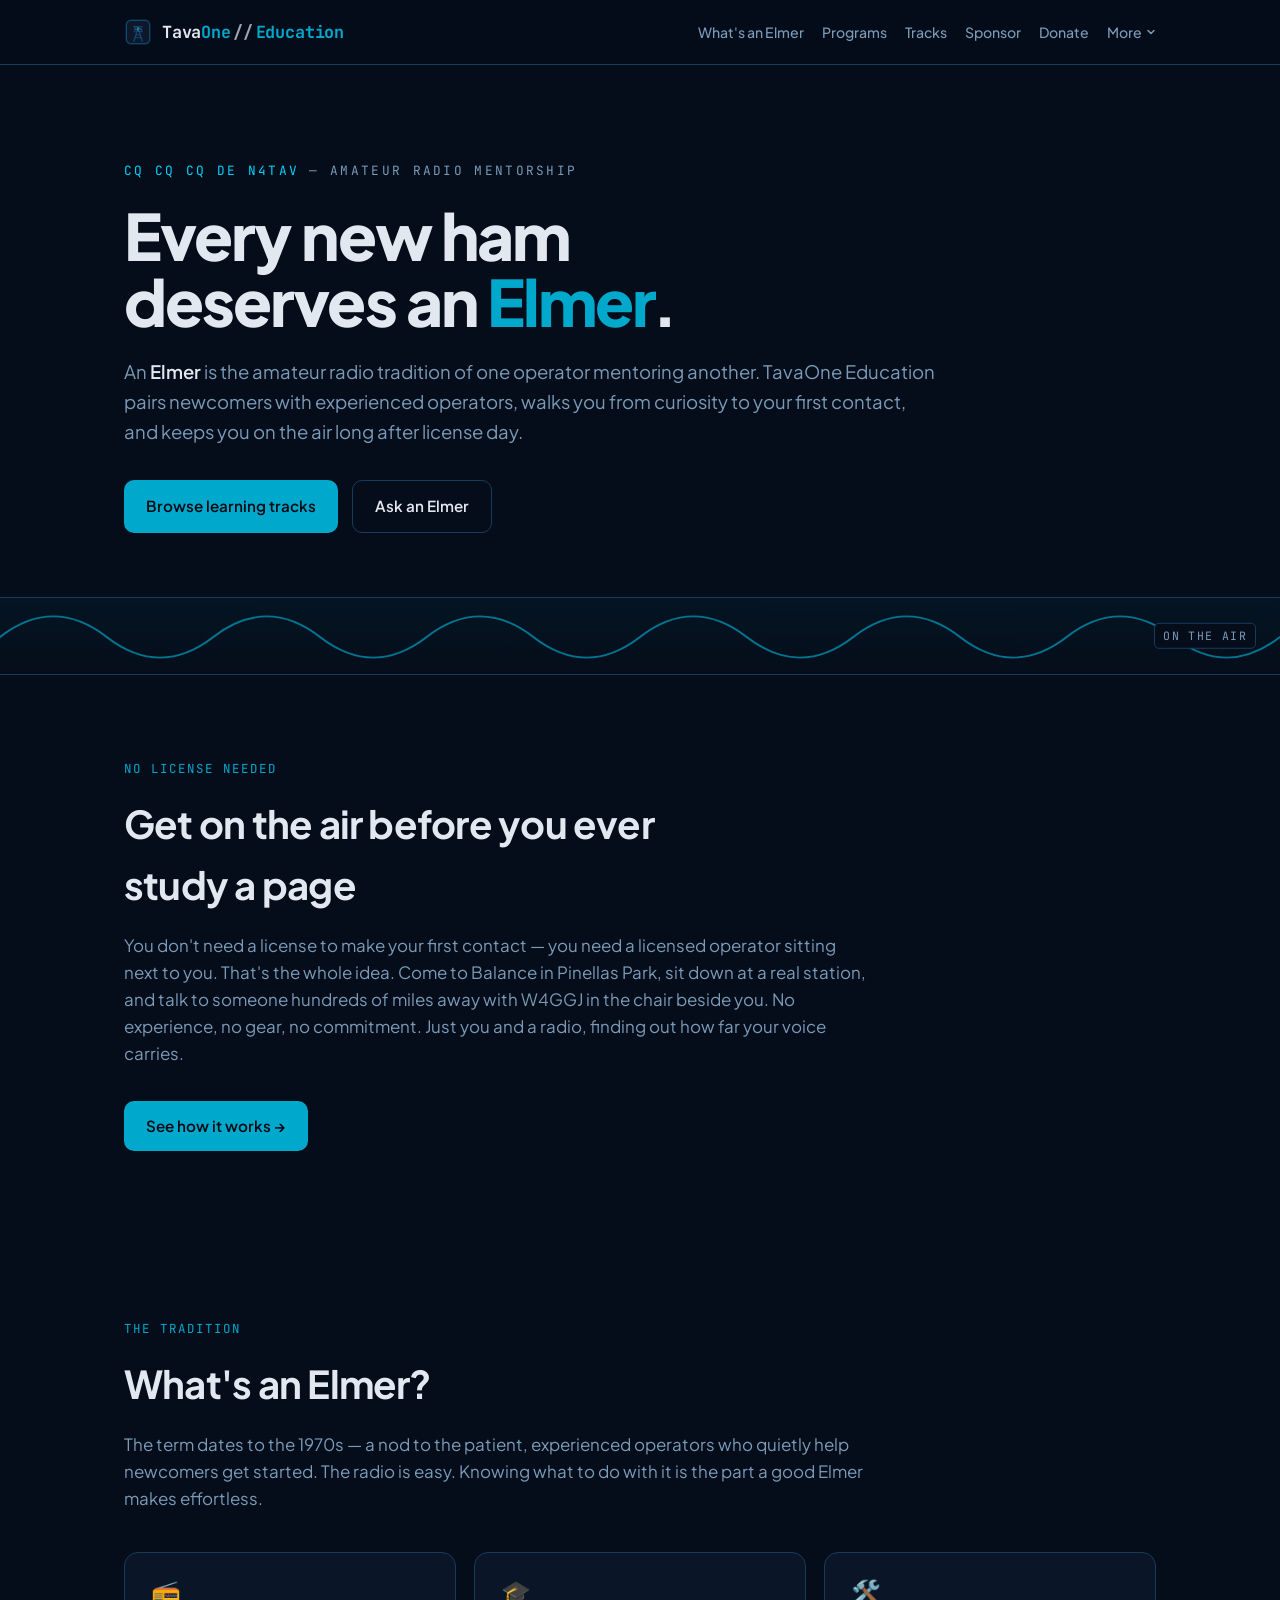
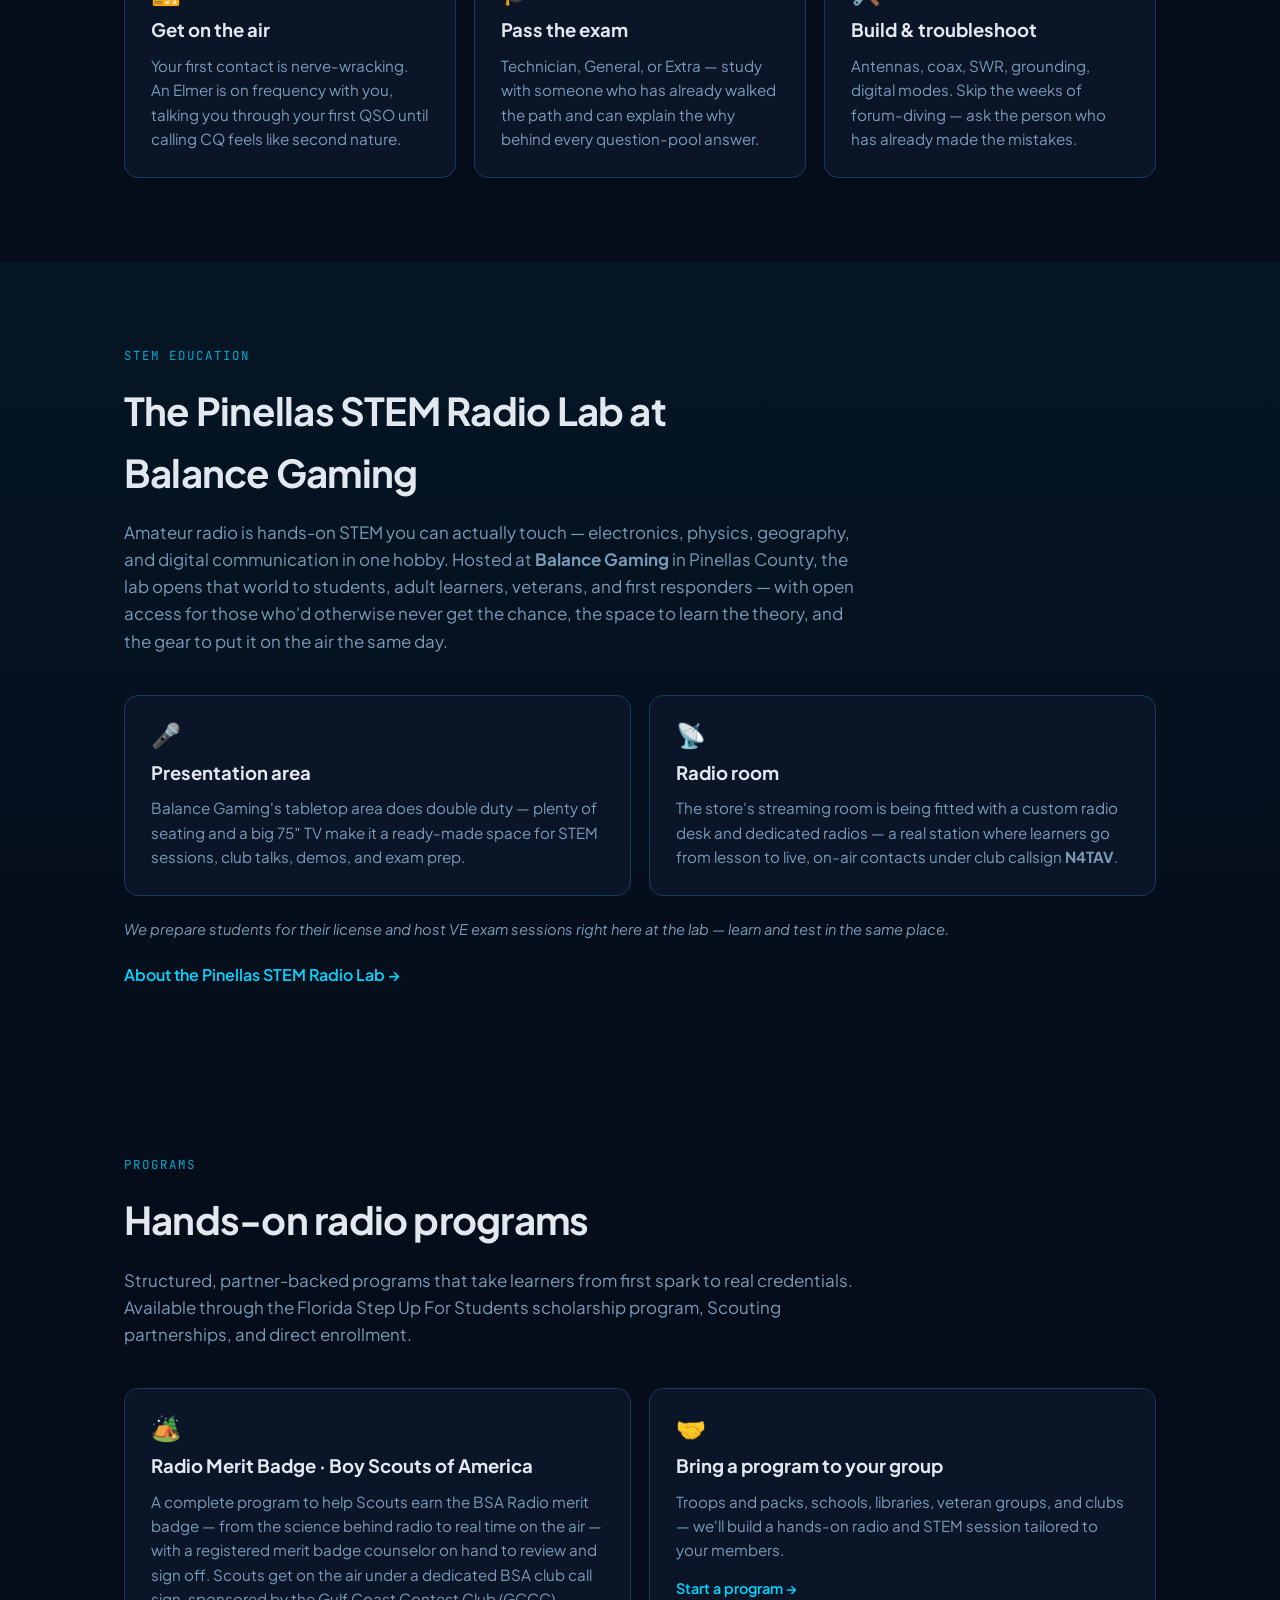
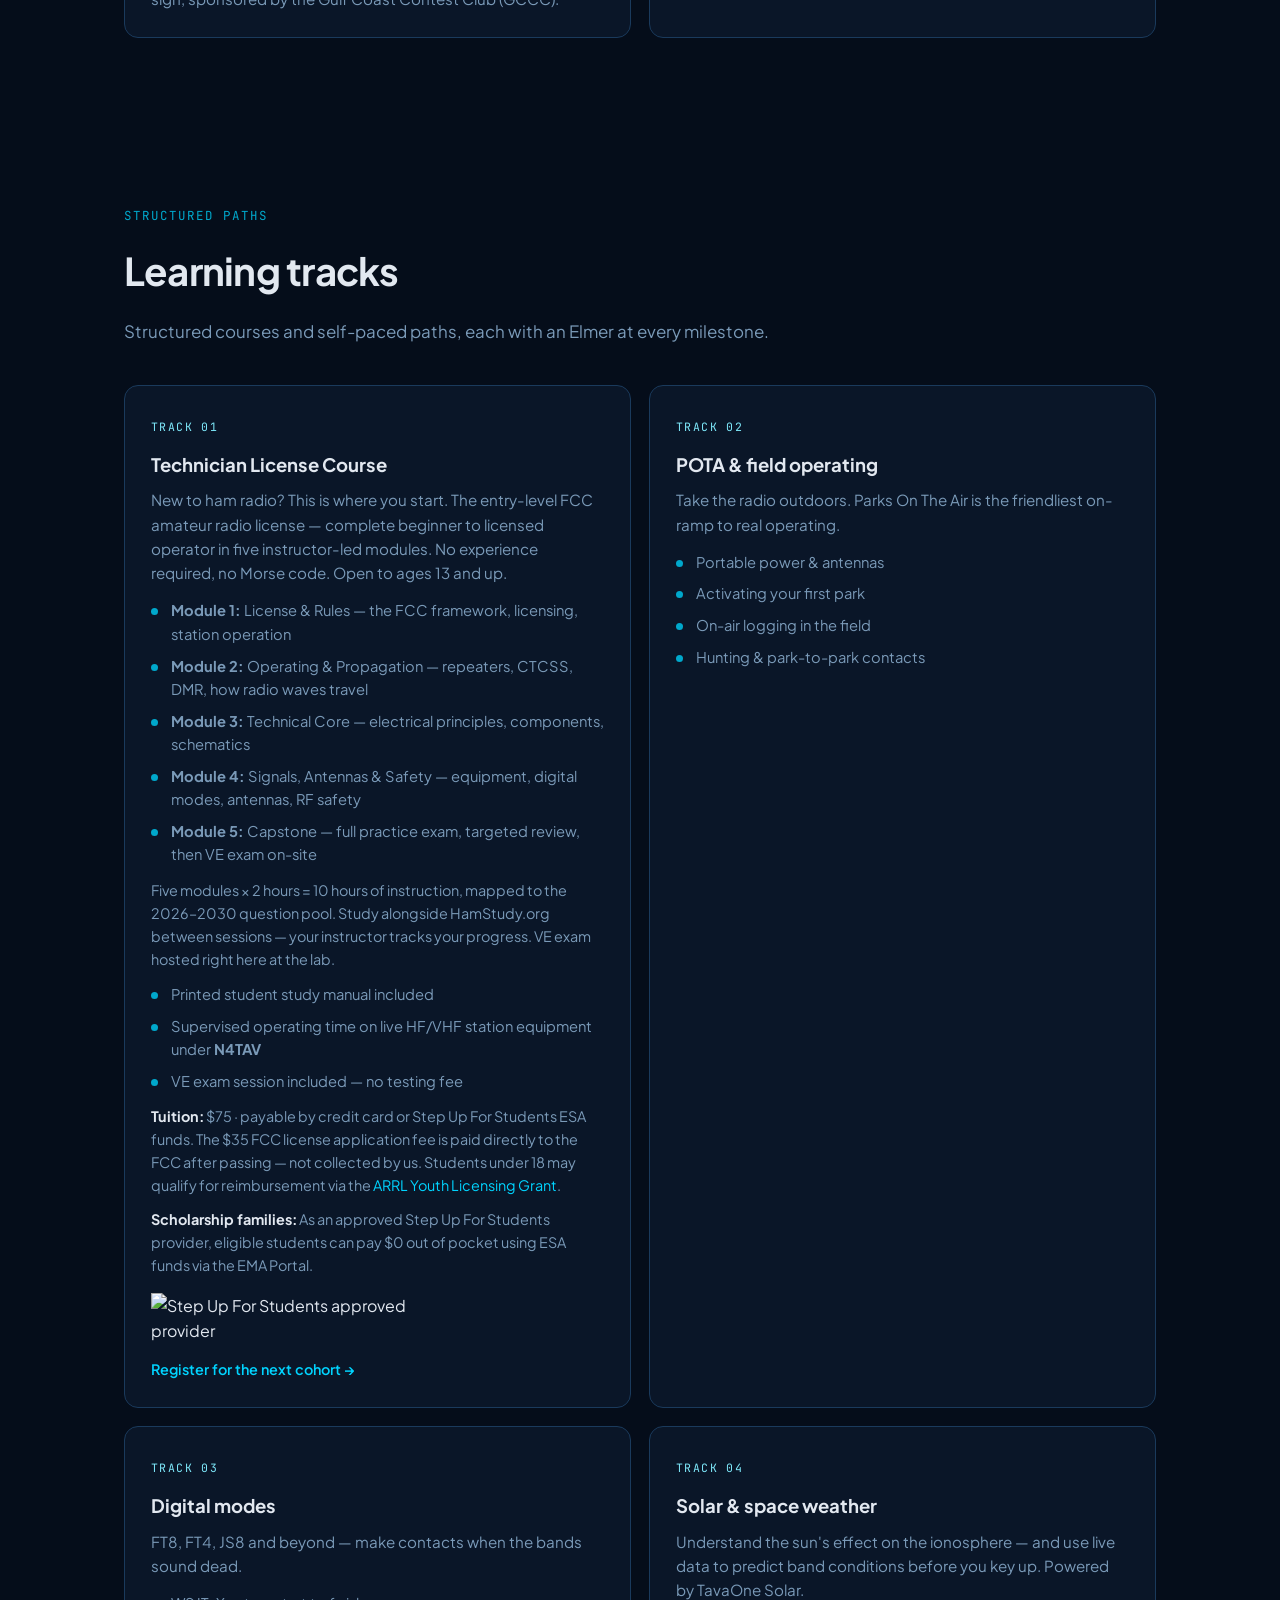
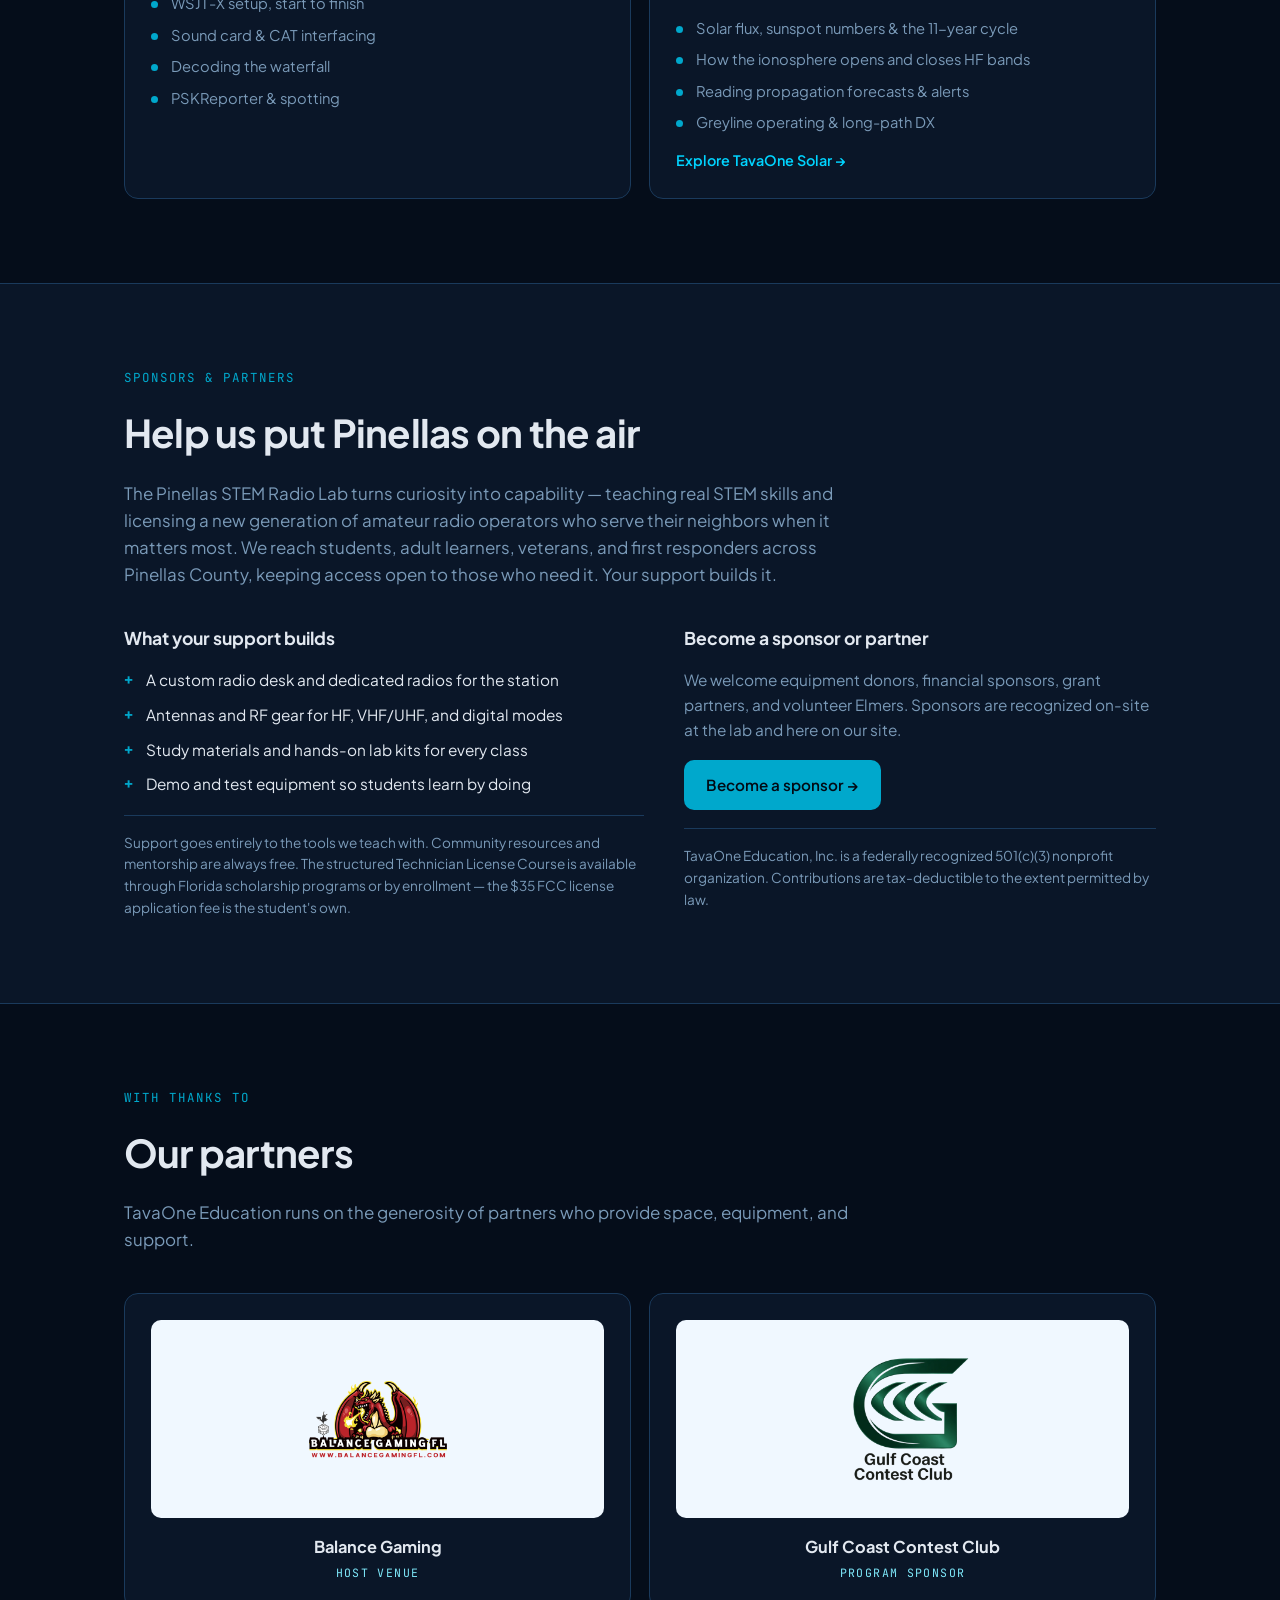
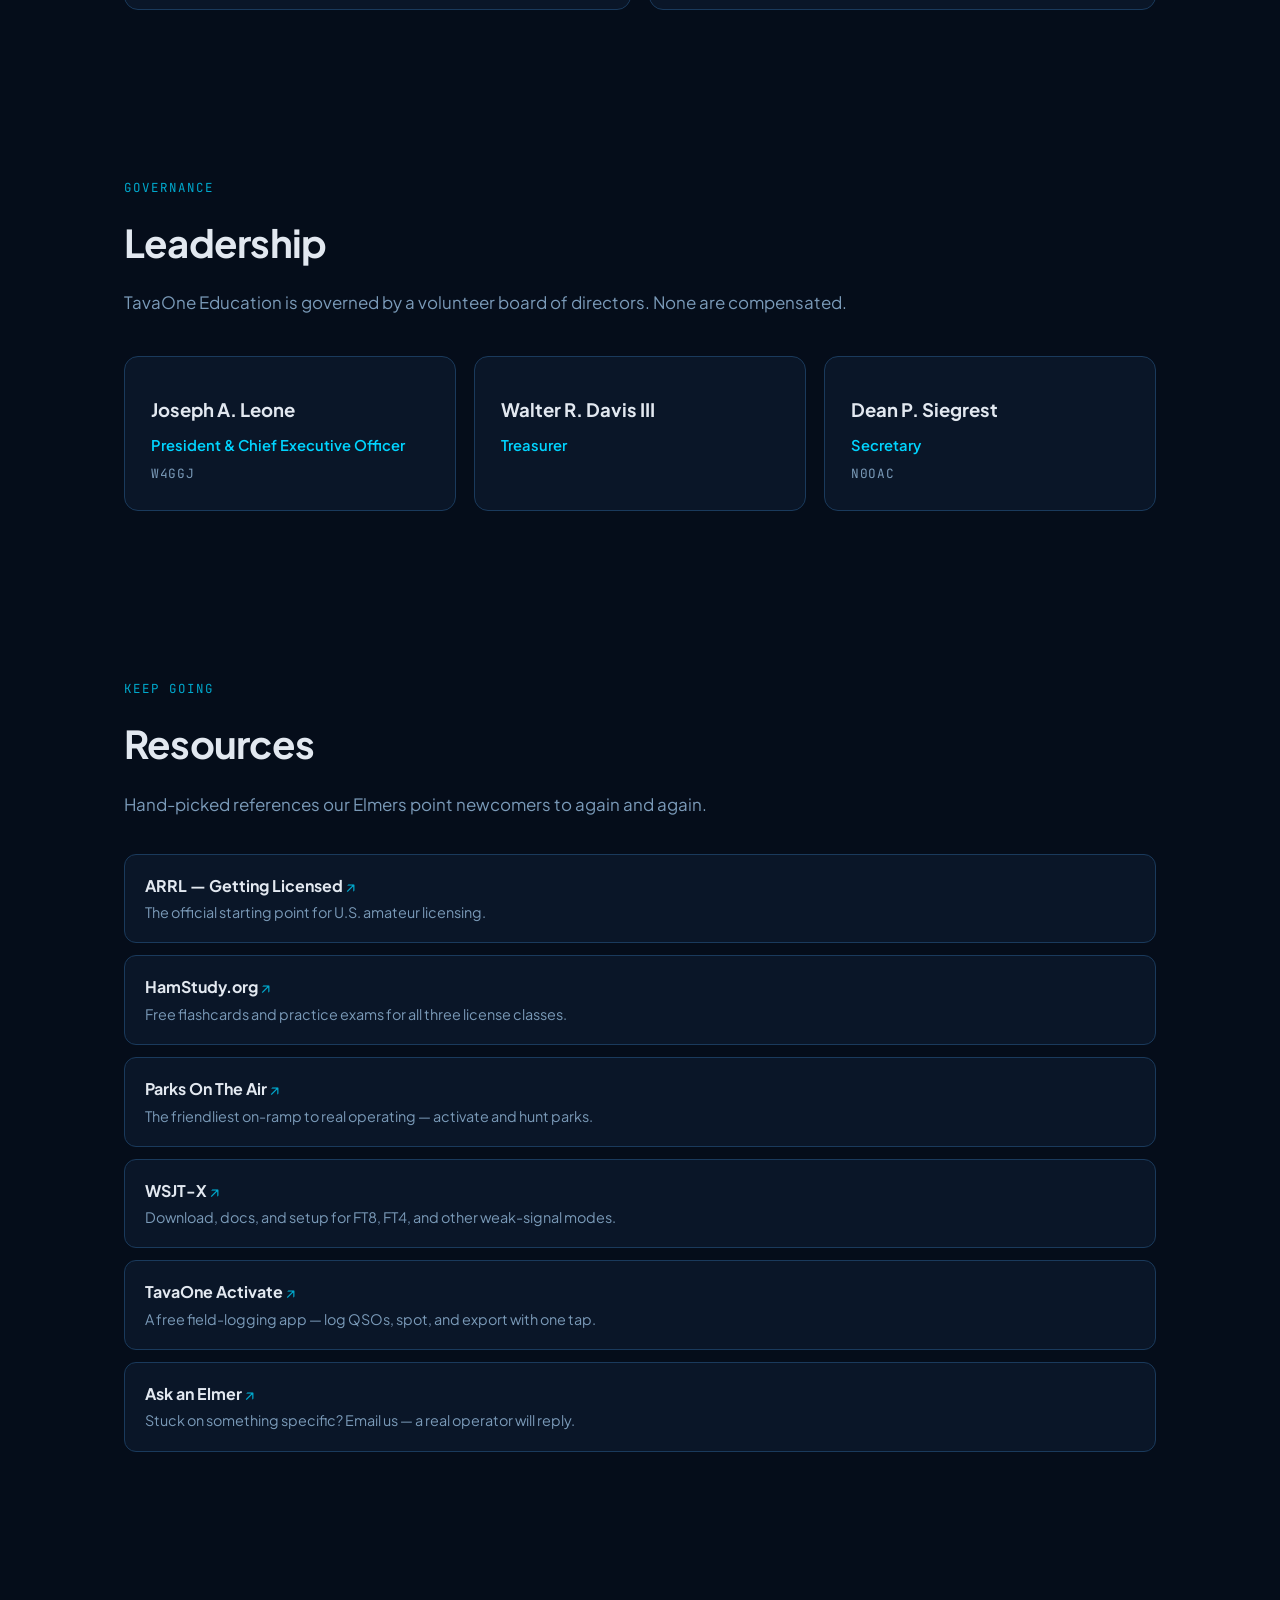
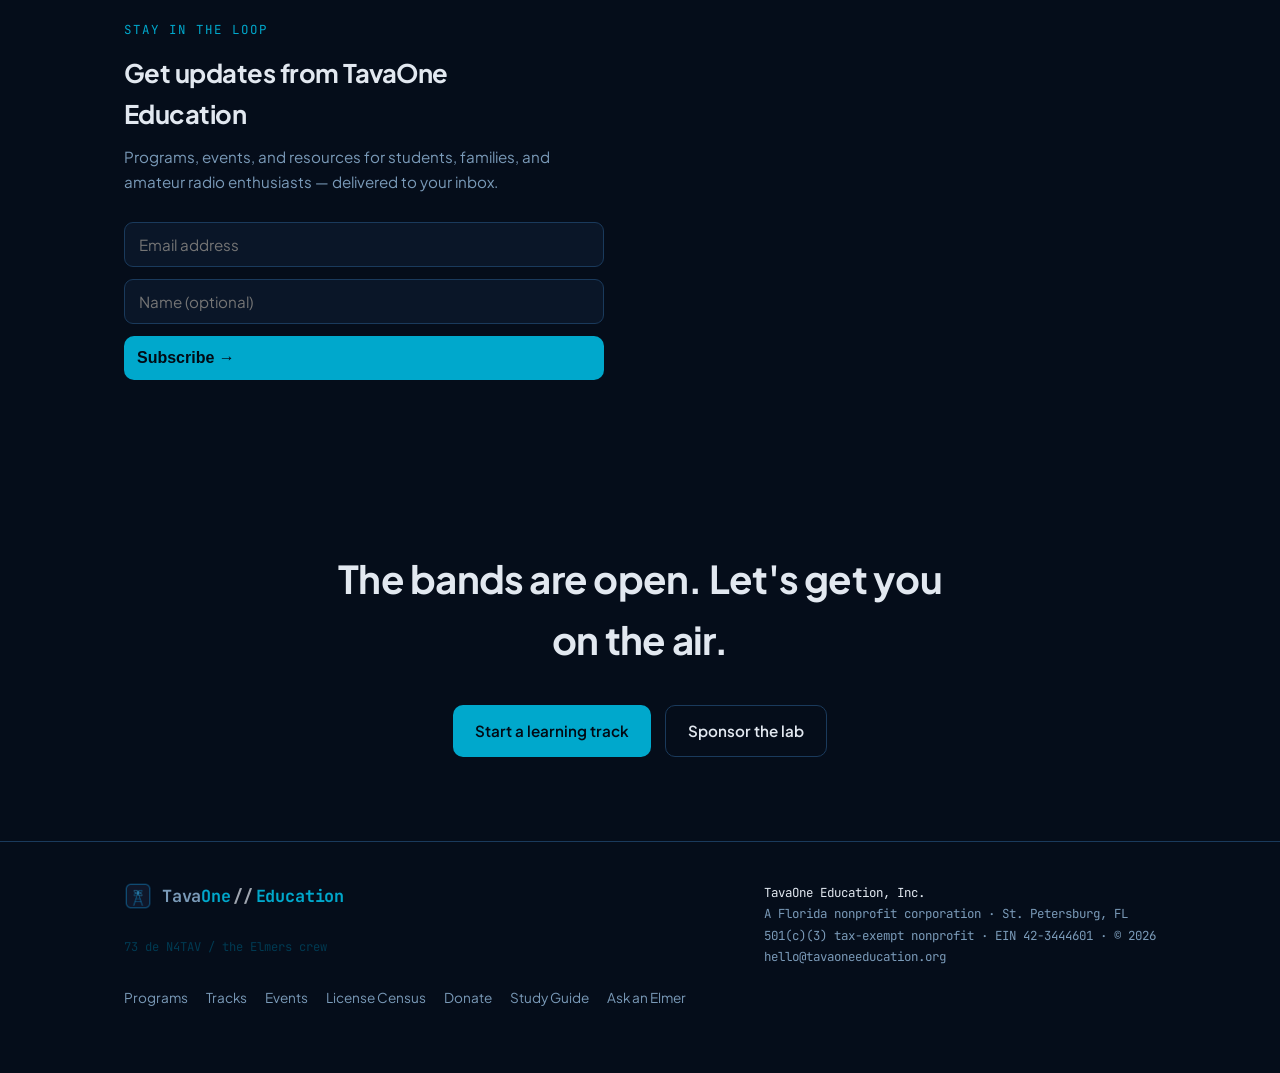
==== index.html @ dfeeb77b "Phase 16: sameAs social profiles, Content-Security-Policy, dns-prefetch hints - Add Facebook, YouTub" ====
<!DOCTYPE html>
<html lang="en">
<head>
<meta charset="UTF-8" />
<meta name="viewport" content="width=device-width, initial-scale=1.0" />
<meta name="theme-color" content="#050d1a" />
<link rel="manifest" href="/manifest.json" />
<meta name="apple-mobile-web-app-capable" content="yes" />
<meta name="apple-mobile-web-app-status-bar-style" content="black-translucent" />
<meta name="apple-mobile-web-app-title" content="TavaOne Edu" />
<meta name="robots" content="index, follow" />
<title>TavaOne // Education — Learn Amateur Radio with an Elmer</title>
<meta name="description" content="The Pinellas STEM Radio Lab — hands-on amateur radio and STEM education in Pinellas County. Free mentorship plus a structured Technician License Course available through Florida scholarship programs. For students, adult learners, veterans, and first responders." />
<!-- Open Graph / social share -->
<link rel="canonical" href="https://tavaoneeducation.org/" />
<meta property="og:locale" content="en_US" />
<meta property="og:type" content="website" />
<meta property="og:site_name" content="TavaOne Education" />
<meta property="og:title" content="TavaOne // Education — Learn Amateur Radio with an Elmer" />
<meta property="og:description" content="Free amateur-radio mentorship and a structured Technician License Course at the Pinellas STEM Radio Lab in St. Petersburg, FL. Available through Florida scholarship programs." />
<meta property="og:url" content="https://tavaoneeducation.org/" />
<meta property="og:image" content="https://tavaoneeducation.org/og-image.png?v=1" />
<meta property="og:image:type" content="image/png" />
<meta property="og:image:width" content="1200" />
<meta property="og:image:height" content="630" />
<meta property="og:image:alt" content="TavaOne Education — amateur radio mentorship and STEM" />
<meta name="twitter:card" content="summary_large_image" />
<meta name="twitter:title" content="TavaOne // Education — Learn Amateur Radio with an Elmer" />
<meta name="twitter:description" content="Free amateur-radio mentorship and hands-on STEM at the Pinellas STEM Radio Lab in St. Petersburg, FL." />
<meta name="geo.region" content="US-FL" />
<meta name="geo.placename" content="St. Petersburg, Florida" />
<meta name="geo.position" content="27.7676;-82.6403" />
<meta name="ICBM" content="27.7676, -82.6403" />
<meta name="author" content="TavaOne Education" />
<meta name="twitter:image" content="https://tavaoneeducation.org/og-image.png?v=1" />
<link rel="icon" type="image/png" sizes="32x32" href="favicon-32.png?v=3" />
<link rel="icon" type="image/png" sizes="16x16" href="favicon-16.png?v=3" />
<link rel="apple-touch-icon" sizes="180x180" href="apple-touch-icon.png?v=3" />
<link rel="dns-prefetch" href="https://widgets.guidestar.org" />
<link rel="dns-prefetch" href="https://app.candid.org" />
<link rel="preconnect" href="https://fonts.googleapis.com" />
<link rel="preconnect" href="https://fonts.gstatic.com" crossorigin />
<link rel="preload" href="https://fonts.googleapis.com/css2?family=Plus+Jakarta+Sans:wght@400;500;600;700;800&family=JetBrains+Mono:wght@400;500;700&display=swap" as="style" />
<link href="https://fonts.googleapis.com/css2?family=Plus+Jakarta+Sans:wght@400;500;600;700;800&family=JetBrains+Mono:wght@400;500;700&display=swap" rel="stylesheet" />
<link rel="preload" href="tavaone-emblem.png?v=3" as="image" />
<link rel="stylesheet" href="style.css?v=20">
<script type="application/ld+json">
{
  "@context": "https://schema.org",
  "@type": "EducationalOrganization",
  "name": "TavaOne Education",
  "legalName": "TavaOne Education, Inc.",
  "alternateName": "TavaOne // Education",
  "url": "https://tavaoneeducation.org",
  "logo": "https://tavaoneeducation.org/tavaone-emblem.png",
  "description": "Free amateur-radio mentorship and a structured Technician License Course at the Pinellas STEM Radio Lab in St. Petersburg, FL. Available through Florida scholarship programs.",
  "email": "hello@tavaoneeducation.org",
  "nonprofitStatus": "Nonprofit501c3",
  "taxID": "42-3444601",
  "foundingLocation": {
    "@type": "Place",
    "address": {
      "@type": "PostalAddress",
      "addressLocality": "St. Petersburg",
      "addressRegion": "FL",
      "addressCountry": "US"
    }
  },
  "sameAs": [
    "https://app.candid.org/profile/16717175/tavaone-education-inc-42-3444601/",
    "https://www.facebook.com/TavaOneEducation",
    "https://www.youtube.com/@TavaOneEducation",
    "https://www.instagram.com/tavaoneeducation/"
  ]
}
</script>
</head>
<body id="top">
<a href="#main-content" class="skip-link">Skip to main content</a>

<header>
  <div class="wrap bar">
    <a href="#top" class="mark"><img src="tavaone-emblem.png?v=3" alt="" class="mark-emblem" fetchpriority="high" width="28" height="28" /><span class="wordmark"><span>Tava</span><span class="one">One</span><span class="slash">//</span><span class="edu">Education</span></span></a>
    <nav class="links" id="site-nav" aria-label="Primary"><noscript><a href="/#programs">Programs</a><a href="/donate/">Donate</a><a href="/courses/">Register</a><a href="/events/">Events</a><a href="/contact/">Contact</a></noscript></nav>
  </div>
</header>
<script src="/nav.js?v=3"></script>

<main id="main-content">
  <section class="hero" aria-label="Introduction">
    <div class="wrap">
      <p class="eyebrow">CQ CQ CQ de N4TAV <span class="dim">— amateur radio mentorship</span></p>
      <h1>Every new ham deserves an <span class="em">Elmer</span>.</h1>
      <p class="lede">An <strong>Elmer</strong> is the amateur radio tradition of one operator mentoring another. TavaOne Education pairs newcomers with experienced operators, walks you from curiosity to your first contact, and keeps you on the air long after license day.</p>
      <div class="cta-row">
        <a class="btn btn-primary" href="#tracks">Browse learning tracks</a>
        <a class="btn btn-ghost" href="/contact/">Ask an Elmer</a>
      </div>
    </div>
    <div class="signal" aria-hidden="true">
      <svg viewBox="0 0 1200 80" preserveAspectRatio="none">
        <g class="wave-grp" fill="none" stroke="#00a8cc" stroke-width="2" opacity="0.65">
          <path d="M -200,40 C -167,12 -133,12 -100,40 C -67,68 -33,68 0,40 C 33,12 67,12 100,40 C 133,68 167,68 200,40 C 233,12 267,12 300,40 C 333,68 367,68 400,40 C 433,12 467,12 500,40 C 533,68 567,68 600,40 C 633,12 667,12 700,40 C 733,68 767,68 800,40 C 833,12 867,12 900,40 C 933,68 967,68 1000,40 C 1033,12 1067,12 1100,40 C 1133,68 1167,68 1200,40 C 1233,12 1267,12 1300,40 C 1333,68 1367,68 1400,40 C 1433,12 1467,12 1500,40 C 1533,68 1567,68 1600,40 C 1633,12 1667,12 1700,40 C 1733,68 1767,68 1800,40 C 1833,12 1867,12 1900,40 C 1933,68 1967,68 2000,40 C 2033,12 2067,12 2100,40 C 2133,68 2167,68 2200,40"/>
        </g>
      </svg>
      <span class="tag">ON THE AIR</span>
    </div>
  </section>

  <section id="get-on-the-air-teaser" aria-label="Get on the air">
    <div class="wrap">
      <p class="seclabel">No license needed</p>
      <h2>Get on the air before you ever study a page</h2>
      <p class="sec-intro">You don't need a license to make your first contact — you need a licensed operator sitting next to you. That's the whole idea. Come to Balance in Pinellas Park, sit down at a real station, and talk to someone hundreds of miles away with W4GGJ in the chair beside you. No experience, no gear, no commitment. Just you and a radio, finding out how far your voice carries.</p>
      <div class="cta-row">
        <a class="btn btn-primary" href="/get-on-the-air">See how it works →</a>
      </div>
    </div>
  </section>

  <section id="what" aria-label="What's an Elmer">
    <div class="wrap">
      <p class="seclabel">The Tradition</p>
      <h2>What's an Elmer?</h2>
      <p class="sec-intro">The term dates to the 1970s — a nod to the patient, experienced operators who quietly help newcomers get started. The radio is easy. Knowing what to do with it is the part a good Elmer makes effortless.</p>
      <div class="grid cols3">
        <div class="card">
          <div class="ico">📻</div>
          <h3>Get on the air</h3>
          <p>Your first contact is nerve-wracking. An Elmer is on frequency with you, talking you through your first QSO until calling CQ feels like second nature.</p>
        </div>
        <div class="card">
          <div class="ico">🎓</div>
          <h3>Pass the exam</h3>
          <p>Technician, General, or Extra — study with someone who has already walked the path and can explain the why behind every question-pool answer.</p>
        </div>
        <div class="card">
          <div class="ico">🛠️</div>
          <h3>Build &amp; troubleshoot</h3>
          <p>Antennas, coax, SWR, grounding, digital modes. Skip the weeks of forum-diving — ask the person who has already made the mistakes.</p>
        </div>
      </div>
    </div>
  </section>

  <section id="lab" class="lab" aria-label="STEM Lab">
    <div class="wrap">
      <p class="seclabel">STEM Education</p>
      <h2>The Pinellas STEM Radio Lab at Balance Gaming</h2>
      <p class="sec-intro">Amateur radio is hands-on STEM you can actually touch — electronics, physics, geography, and digital communication in one hobby. Hosted at <strong>Balance Gaming</strong> in Pinellas County, the lab opens that world to students, adult learners, veterans, and first responders — with open access for those who'd otherwise never get the chance, the space to learn the theory, and the gear to put it on the air the same day.</p>
      <div class="grid cols2">
        <div class="card">
          <div class="ico">🎤</div>
          <h3>Presentation area</h3>
          <p>Balance Gaming's tabletop area does double duty — plenty of seating and a big 75″ TV make it a ready-made space for STEM sessions, club talks, demos, and exam prep.</p>
        </div>
        <div class="card">
          <div class="ico">📡</div>
          <h3>Radio room</h3>
          <p>The store's streaming room is being fitted with a custom radio desk and dedicated radios — a real station where learners go from lesson to live, on-air contacts under club callsign <strong>N4TAV</strong>.</p>
        </div>
      </div>
      <p class="labnote">We prepare students for their license and host VE exam sessions right here at the lab — learn and test in the same place.</p>
      <p style="margin-top:20px"><a href="/pinellas-stem-radio-lab/" style="color:var(--green-lt);font-weight:600;text-decoration:none">About the Pinellas STEM Radio Lab &rarr;</a></p>
    </div>
  </section>

  <section id="programs" aria-label="Programs">
    <div class="wrap">
      <p class="seclabel">Programs</p>
      <h2>Hands-on radio programs</h2>
      <p class="sec-intro">Structured, partner-backed programs that take learners from first spark to real credentials. Available through the Florida Step Up For Students scholarship program, Scouting partnerships, and direct enrollment.</p>
      <div class="grid cols2">
        <div class="card">
          <div class="ico">🏕️</div>
          <h3>Radio Merit Badge · Boy Scouts of America</h3>
          <p>A complete program to help Scouts earn the BSA Radio merit badge — from the science behind radio to real time on the air — with a registered merit badge counselor on hand to review and sign off. Scouts get on the air under a dedicated BSA club call sign, sponsored by the Gulf Coast Contest Club (GCCC).</p>
        </div>
        <div class="card">
          <div class="ico">🤝</div>
          <h3>Bring a program to your group</h3>
          <p>Troops and packs, schools, libraries, veteran groups, and clubs — we'll build a hands-on radio and STEM session tailored to your members.</p>
          <a class="more" href="/courses/">Start a program →</a>
        </div>
      </div>
    </div>
  </section>

  <section id="tracks" aria-label="Learning tracks">
    <div class="wrap">
      <p class="seclabel">Structured Paths</p>
      <h2>Learning tracks</h2>
      <p class="sec-intro">Structured courses and self-paced paths, each with an Elmer at every milestone.</p>
      <div class="grid cols2">
        <div class="card">
          <span class="kicker">Track 01</span>
          <h3>Technician License Course</h3>
          <p>New to ham radio? This is where you start. The entry-level FCC amateur radio license — complete beginner to licensed operator in five instructor-led modules. No experience required, no Morse code. Open to ages 13 and up.</p>
          <ul class="tracklist">
            <li><strong>Module 1:</strong> License &amp; Rules — the FCC framework, licensing, station operation</li>
            <li><strong>Module 2:</strong> Operating &amp; Propagation — repeaters, CTCSS, DMR, how radio waves travel</li>
            <li><strong>Module 3:</strong> Technical Core — electrical principles, components, schematics</li>
            <li><strong>Module 4:</strong> Signals, Antennas &amp; Safety — equipment, digital modes, antennas, RF safety</li>
            <li><strong>Module 5:</strong> Capstone — full practice exam, targeted review, then VE exam on-site</li>
          </ul>
          <p style="margin-top:12px;font-size:.9rem;color:var(--muted)">Five modules × 2 hours = 10 hours of instruction, mapped to the 2026–2030 question pool. Study alongside HamStudy.org between sessions — your instructor tracks your progress. VE exam hosted right here at the lab.</p>
          <ul class="tracklist" style="margin-top:12px;">
            <li>Printed student study manual included</li>
            <li>Supervised operating time on live HF/VHF station equipment under <strong>N4TAV</strong></li>
            <li>VE exam session included — no testing fee</li>
          </ul>
          <p style="margin-top:12px;font-size:.9rem;color:var(--muted)"><strong style="color:var(--text)">Tuition:</strong> $75 · payable by credit card or Step Up For Students ESA funds. The $35 FCC license application fee is paid directly to the FCC after passing — not collected by us. Students under 18 may qualify for reimbursement via the <a href="https://www.arrl.org/youth-licensing-grant-program" target="_blank" rel="noopener" style="color:var(--green-lt)">ARRL Youth Licensing Grant</a>.</p>
          <p style="margin-top:10px;font-size:.9rem;color:var(--muted)"><strong style="color:var(--text)">Scholarship families:</strong> As an approved Step Up For Students provider, eligible students can pay $0 out of pocket using ESA funds via the EMA Portal.</p>
          <a href="https://www.stepupforstudents.org/" target="_blank" rel="noopener" style="display:block;margin-top:16px;"><img src="https://www.stepupforstudents.org/wp-content/uploads/SUFS_EMA_MarkerplaceProvider_Badge_LG-01.png" alt="Step Up For Students approved provider" loading="lazy" style="max-width:280px;height:auto;" /></a>
          <a class="more" href="/courses/">Register for the next cohort →</a>
        </div>
        <div class="card">
          <span class="kicker">Track 02</span>
          <h3>POTA &amp; field operating</h3>
          <p>Take the radio outdoors. Parks On The Air is the friendliest on-ramp to real operating.</p>
          <ul class="tracklist">
            <li>Portable power &amp; antennas</li>
            <li>Activating your first park</li>
            <li>On-air logging in the field</li>
            <li>Hunting &amp; park-to-park contacts</li>
          </ul>
        </div>
        <div class="card">
          <span class="kicker">Track 03</span>
          <h3>Digital modes</h3>
          <p>FT8, FT4, JS8 and beyond — make contacts when the bands sound dead.</p>
          <ul class="tracklist">
            <li>WSJT-X setup, start to finish</li>
            <li>Sound card &amp; CAT interfacing</li>
            <li>Decoding the waterfall</li>
            <li>PSKReporter &amp; spotting</li>
          </ul>
        </div>
        <div class="card">
          <span class="kicker">Track 04</span>
          <h3>Solar &amp; space weather</h3>
          <p>Understand the sun's effect on the ionosphere — and use live data to predict band conditions before you key up. Powered by TavaOne Solar.</p>
          <ul class="tracklist">
            <li>Solar flux, sunspot numbers &amp; the 11-year cycle</li>
            <li>How the ionosphere opens and closes HF bands</li>
            <li>Reading propagation forecasts &amp; alerts</li>
            <li>Greyline operating &amp; long-path DX</li>
          </ul>
          <a class="more" href="https://solar.tavaoneeducation.org" target="_blank" rel="noopener">Explore TavaOne Solar →</a>
        </div>
      </div>
    </div>
  </section>

  <section id="sponsor" class="sponsor" aria-label="Sponsors and partners">
    <div class="wrap">
      <p class="seclabel">Sponsors &amp; Partners</p>
      <h2>Help us put Pinellas on the air</h2>
      <p class="sec-intro">The Pinellas STEM Radio Lab turns curiosity into capability — teaching real STEM skills and licensing a new generation of amateur radio operators who serve their neighbors when it matters most. We reach students, adult learners, veterans, and first responders across Pinellas County, keeping access open to those who need it. Your support builds it.</p>
      <div class="two">
        <div>
          <h3>What your support builds</h3>
          <ul class="buildlist">
            <li>A custom radio desk and dedicated radios for the station</li>
            <li>Antennas and RF gear for HF, VHF/UHF, and digital modes</li>
            <li>Study materials and hands-on lab kits for every class</li>
            <li>Demo and test equipment so students learn by doing</li>
          </ul>
          <p class="statusnote">Support goes entirely to the tools we teach with. Community resources and mentorship are always free. The structured Technician License Course is available through Florida scholarship programs or by enrollment — the $35 FCC license application fee is the student's own.</p>
        </div>
        <div>
          <h3>Become a sponsor or partner</h3>
          <p style="color:var(--muted);font-size:.96rem">We welcome equipment donors, financial sponsors, grant partners, and volunteer Elmers. Sponsors are recognized on-site at the lab and here on our site.</p>
          <p style="margin-top:18px"><a class="btn btn-primary" href="/donate/">Become a sponsor →</a></p>
          <p class="statusnote">TavaOne Education, Inc. is a federally recognized 501(c)(3) nonprofit organization. Contributions are tax-deductible to the extent permitted by law.</p>
        </div>
      </div>
    </div>
  </section>

  <section id="partners" aria-label="Partners and sponsors">
    <div class="wrap">
      <p class="seclabel">With Thanks To</p>
      <h2>Our partners</h2>
      <p class="sec-intro">TavaOne Education runs on the generosity of partners who provide space, equipment, and support.</p>
      <div class="partners">
        <a class="partner" href="https://balancegamingfl.com" target="_blank" rel="noopener">
          <div class="partner-logo"><img src="partner-balance-gaming.png?v=2" alt="Balance Gaming" loading="lazy" /></div>
          <div class="partner-name">Balance Gaming</div>
          <div class="partner-role">Host Venue</div>
        </a>
        <a class="partner" href="https://gulfcoastcontestclub.org" target="_blank" rel="noopener">
          <div class="partner-logo"><img src="partner-gccc.png" alt="Gulf Coast Contest Club" loading="lazy" /></div>
          <div class="partner-name">Gulf Coast Contest Club</div>
          <div class="partner-role">Program Sponsor</div>
        </a>
      </div>
    </div>
  </section>

  <section id="leadership" aria-label="Leadership">
    <div class="wrap">
      <p class="seclabel">Governance</p>
      <h2>Leadership</h2>
      <p class="sec-intro">TavaOne Education is governed by a volunteer board of directors. None are compensated.</p>
      <div class="grid cols3">
        <div class="card">
          <h3>Joseph A. Leone</h3>
          <div class="role">President &amp; Chief Executive Officer</div>
          <div class="call">W4GGJ</div>
        </div>
        <div class="card">
          <h3>Walter R. Davis III</h3>
          <div class="role">Treasurer</div>
        </div>
        <div class="card">
          <h3>Dean P. Siegrest</h3>
          <div class="role">Secretary</div>
          <div class="call">N0OAC</div>
        </div>
      </div>
    </div>
  </section>

  <section id="resources" aria-label="Resources">
    <div class="wrap">
      <p class="seclabel">Keep Going</p>
      <h2>Resources</h2>
      <p class="sec-intro">Hand-picked references our Elmers point newcomers to again and again.</p>
      <div class="reslist">
        <a class="reslink" href="https://www.arrl.org/getting-licensed"><div class="rt">ARRL — Getting Licensed</div><div class="rd">The official starting point for U.S. amateur licensing.</div></a>
        <a class="reslink" href="https://hamstudy.org/"><div class="rt">HamStudy.org</div><div class="rd">Free flashcards and practice exams for all three license classes.</div></a>
        <a class="reslink" href="https://parksontheair.com/"><div class="rt">Parks On The Air</div><div class="rd">The friendliest on-ramp to real operating — activate and hunt parks.</div></a>
        <a class="reslink" href="https://wsjt.sourceforge.io/wsjtx.html"><div class="rt">WSJT-X</div><div class="rd">Download, docs, and setup for FT8, FT4, and other weak-signal modes.</div></a>
        <a class="reslink" href="https://activate.tavaone.com/"><div class="rt">TavaOne Activate</div><div class="rd">A free field-logging app — log QSOs, spot, and export with one tap.</div></a>
        <a class="reslink" href="/contact/"><div class="rt">Ask an Elmer</div><div class="rd">Stuck on something specific? Email us — a real operator will reply.</div></a>
      </div>
    </div>
  </section>

  <section id="newsletter" aria-label="Newsletter">
    <div class="wrap">
      <p class="seclabel">Stay in the Loop</p>
      <div style="max-width:480px">
        <h2 style="font-size:1.6rem;margin-bottom:10px;">Get updates from TavaOne Education</h2>
        <p style="color:var(--muted);font-size:.95rem;margin-bottom:28px;">Programs, events, and resources for students, families, and amateur radio enthusiasts — delivered to your inbox.</p>
        <form method="post" action="https://lists.tavaone.com/subscription/form" style="display:flex;flex-direction:column;gap:12px;">
          <input type="hidden" name="nonce" />
          <input type="hidden" name="l" value="1abf5d7f-0426-4988-8bab-ee195338bc87" />
          <input type="email" name="email" required placeholder="Email address" style="background:var(--card);border:1px solid var(--border);border-radius:9px;padding:12px 14px;font-family:var(--sans);font-size:.95rem;color:var(--text);outline:none;width:100%;box-sizing:border-box;" />
          <input type="text" name="name" placeholder="Name (optional)" style="background:var(--card);border:1px solid var(--border);border-radius:9px;padding:12px 14px;font-family:var(--sans);font-size:.95rem;color:var(--text);outline:none;width:100%;box-sizing:border-box;" />
          <button type="submit" class="btn btn-primary" style="width:100%;padding:13px;font-size:1rem;cursor:pointer;border:none;">Subscribe →</button>
        </form>
      </div>
    </div>
  </section>

  <section class="closing" aria-label="Get started">
    <div class="wrap">
      <h2>The bands are open. Let's get you on the air.</h2>
      <div class="cta-row">
        <a class="btn btn-primary" href="#tracks">Start a learning track</a>
        <a class="btn btn-ghost" href="#sponsor">Sponsor the lab</a>
      </div>
    </div>
  </section>
</main>

<footer>
  <div class="wrap">
    <div class="foot">
      <div>
        <div class="mark"><img src="tavaone-emblem.png?v=3" alt="" class="mark-emblem" width="28" height="28" /><span class="wordmark"><span>Tava</span><span class="one">One</span><span class="slash">//</span><span class="edu">Education</span></span></div>
        <div class="signoff">73 de N4TAV / the Elmers crew</div>
      </div>
      <div class="legal">
        <span class="em">TavaOne Education, Inc.</span><br>
        A Florida nonprofit corporation · St. Petersburg, FL<br>
        501(c)(3) tax-exempt nonprofit · EIN 42-3444601 · © 2026<br>
        <a href="mailto:hello@tavaoneeducation.org" style="color:var(--muted);text-decoration:none">hello@tavaoneeducation.org</a>
      </div>
      <nav aria-label="Footer">
        <a href="/#programs">Programs</a>
        <a href="/#tracks">Tracks</a>
        <a href="/events/">Events</a>
        <a href="/census/">License Census</a>
        <a href="/donate/">Donate</a>
        <a href="/study/">Study Guide</a>
        <a href="mailto:hello@tavaoneeducation.org?subject=Ask%20an%20Elmer">Ask an Elmer</a>
      </nav>
      <div class="guidestar-seal" style="margin-top:24px;">
        <a aria-label="Tavaone Education Inc" href="https://app.candid.org/profile/16717175/tavaone-education-inc-42-3444601/?pkId=72726aaa-639e-4c36-8f69-bebc54de5ada" target="_blank" rel="noopener">
          <img alt="" loading="lazy" src="https://widgets.guidestar.org/prod/v1/pdp/transparency-seal/16717175/svg" style="height:80px;" />
        </a>
      </div>
    </div>
  </div>
</footer>

</body>
</html>
---- style.css ----
:root{
  --bg:#050d1a; --card:#0a1628; --border:#1a3a5c;
  --green:#00a8cc; --green-lt:#00d4ff; --green-dk:#003a52; --accent:#7ee8fa;
  --text:#e2e8f0; --muted:#7a9ab8; --light:#f0f8ff;
  --sans:'Plus Jakarta Sans',system-ui,sans-serif;
  --mono:'JetBrains Mono',ui-monospace,monospace;
  --maxw:1080px;
}
*{box-sizing:border-box;margin:0;padding:0}
html{scroll-behavior:smooth}
body{background:var(--bg);color:var(--text);font-family:var(--sans);line-height:1.6;-webkit-font-smoothing:antialiased}
a{color:inherit;text-decoration:none}
:focus-visible{outline:2px solid var(--green-lt);outline-offset:3px;border-radius:3px}
.wrap{max-width:var(--maxw);margin:0 auto;padding:0 24px}

header{position:sticky;top:0;z-index:50;background:rgba(5,13,26,.88);backdrop-filter:blur(10px);border-bottom:1px solid var(--border)}
.bar{display:flex;align-items:center;justify-content:space-between;height:64px;gap:20px}
.mark{display:inline-flex;align-items:center;gap:10px;font-family:var(--mono);font-weight:700;font-size:1.05rem;letter-spacing:-.01em;white-space:nowrap}
.mark-emblem{width:28px;height:28px;display:block;flex:none}
.mark .one,.mark .edu{color:var(--green)}
.mark .slash{color:var(--text);opacity:.7;margin:0 .15em}
nav.links{display:flex;gap:18px;font-size:.88rem;font-weight:500}
nav.links a{color:var(--muted);transition:color .15s}
nav.links a:hover{color:var(--text)}

.hero{position:relative;padding:96px 0 0;overflow:hidden}
.eyebrow{font-family:var(--mono);font-size:.8rem;letter-spacing:.18em;color:var(--green-lt);text-transform:uppercase;margin-bottom:22px}
.eyebrow .dim{color:var(--muted)}
h1{font-size:clamp(2.4rem,6vw,4rem);font-weight:800;line-height:1.03;letter-spacing:-.03em;max-width:15ch}
h1 .em{color:var(--green)}
.lede{margin-top:22px;font-size:1.16rem;color:var(--muted);max-width:58ch}
.lede strong{color:var(--text);font-weight:600}
.cta-row{margin-top:34px;display:flex;flex-wrap:wrap;gap:14px}
.btn{display:inline-flex;align-items:center;gap:9px;font-weight:600;font-size:.95rem;padding:13px 22px;border-radius:10px;transition:transform .12s,background .15s,border-color .15s}
.btn:hover{transform:translateY(-2px)}
.btn-primary{background:var(--green);color:#020a14}
.btn-primary:hover{background:var(--green-lt)}
.btn-ghost{border:1px solid var(--border);color:var(--text)}
.btn-ghost:hover{border-color:var(--green)}

.signal{margin-top:64px;position:relative;height:78px;border-top:1px solid var(--border);border-bottom:1px solid var(--border);background:linear-gradient(180deg,rgba(0,168,204,.05),transparent)}
.signal svg{display:block;width:100%;height:78px}
.wave-grp{animation:wave 5s linear infinite}
@keyframes wave{from{transform:translateX(0)}to{transform:translateX(-200px)}}
.signal .tag{position:absolute;right:24px;top:50%;transform:translateY(-50%);font-family:var(--mono);font-size:.72rem;color:var(--muted);letter-spacing:.12em;background:var(--bg);padding:3px 8px;border:1px solid var(--border);border-radius:5px}

section{padding:84px 0}
.seclabel{font-family:var(--mono);font-size:.78rem;letter-spacing:.16em;color:var(--green);text-transform:uppercase;margin-bottom:14px}
h2{font-size:clamp(1.7rem,3.6vw,2.4rem);font-weight:700;letter-spacing:-.02em;max-width:22ch}
.sec-intro{margin-top:16px;color:var(--muted);font-size:1.06rem;max-width:62ch}

.grid{display:grid;gap:18px;margin-top:40px}
.cols3{grid-template-columns:repeat(3,1fr)}
.cols2{grid-template-columns:repeat(2,1fr)}
.card{background:var(--card);border:1px solid var(--border);border-radius:14px;padding:26px;transition:border-color .18s,transform .18s}
.card:hover{border-color:var(--green-dk);transform:translateY(-3px)}
.ico{font-size:1.5rem;line-height:1}
.card .kicker{font-family:var(--mono);font-size:.72rem;letter-spacing:.12em;color:var(--accent);text-transform:uppercase}
.card h3{margin:12px 0 9px;font-size:1.16rem;font-weight:700}
.card p{color:var(--muted);font-size:.95rem}
.card .more{display:inline-block;margin-top:14px;color:var(--green-lt);font-weight:600;font-size:.9rem}

.tracklist{list-style:none;margin-top:14px;display:grid;gap:8px}
.tracklist li{position:relative;padding-left:20px;color:var(--muted);font-size:.92rem}
.tracklist li::before{content:"";position:absolute;left:0;top:9px;width:7px;height:7px;border-radius:50%;background:var(--green)}

.lab{background:linear-gradient(180deg,rgba(0,168,204,.06),transparent)}
.labnote{margin-top:22px;font-size:.92rem;color:var(--muted);font-style:italic}

.sponsor{background:var(--card);border-top:1px solid var(--border);border-bottom:1px solid var(--border)}
.sponsor .two{display:grid;grid-template-columns:1.1fr 1fr;gap:40px;margin-top:36px;align-items:start}
.buildlist{list-style:none;display:grid;gap:10px}
.buildlist li{position:relative;padding-left:22px;color:var(--text);font-size:.96rem}
.buildlist li::before{content:"+";position:absolute;left:0;top:0;color:var(--green);font-family:var(--mono);font-weight:700}
.sponsor h3{font-size:1.1rem;font-weight:700;margin-bottom:16px}
.statusnote{margin-top:18px;font-size:.85rem;color:var(--muted);padding-top:16px;border-top:1px solid var(--border);max-width:60ch}

.reslist{display:grid;gap:12px;margin-top:36px}
.reslink{display:block;background:var(--card);border:1px solid var(--border);border-radius:12px;padding:18px 20px;transition:border-color .15s,transform .15s}
.reslink:hover{border-color:var(--green-dk);transform:translateY(-2px)}
.reslink .rt{font-weight:700;color:var(--text)}
.reslink .rt::after{content:" ↗";color:var(--green);font-weight:400}
.reslink .rd{color:var(--muted);font-size:.9rem;margin-top:3px}

.closing{text-align:center}
.closing h2{margin:0 auto;max-width:24ch}
.closing .cta-row{justify-content:center}

footer{border-top:1px solid var(--border);padding:40px 0;color:var(--muted);font-size:.86rem}
.foot{display:flex;flex-wrap:wrap;justify-content:space-between;gap:20px;align-items:flex-start}
.foot .legal{font-family:var(--mono);font-size:.78rem;line-height:1.7}
.foot .legal .em{color:var(--text)}
.foot nav{display:flex;flex-wrap:wrap;gap:18px;font-size:.85rem}
.foot nav a{color:var(--muted)}
.foot nav a:hover{color:var(--text)}
.signoff{margin-top:22px;font-family:var(--mono);font-size:.76rem;color:var(--green-dk)}

@media (max-width:820px){
  nav.links{display:none}
  .cols3,.cols2,.sponsor .two{grid-template-columns:1fr}
}
@media (prefers-reduced-motion:reduce){
  html{scroll-behavior:auto}
  .wave-grp{animation:none}
  .btn:hover,.card:hover,.reslink:hover{transform:none}
}

.partners{display:grid;grid-template-columns:repeat(2,1fr);gap:18px;margin-top:40px}
.partner{display:flex;flex-direction:column;align-items:center;text-align:center;background:var(--card);border:1px solid var(--border);border-radius:14px;padding:26px;transition:border-color .18s,transform .18s}
.partner:hover{border-color:var(--green-dk);transform:translateY(-3px)}
.partner-logo{background:var(--light);border-radius:10px;padding:24px;width:100%;display:flex;align-items:center;justify-content:center;min-height:180px}
.partner-logo img{max-width:100%;max-height:150px;height:auto;display:block}
.partner-name{margin-top:16px;font-weight:700;color:var(--text);font-size:1.02rem}
.partner-role{font-family:var(--mono);font-size:.72rem;letter-spacing:.12em;text-transform:uppercase;color:var(--accent);margin-top:4px}
@media (max-width:820px){ .partners{grid-template-columns:1fr} }

#leadership .role{color:var(--green-lt);font-weight:600;font-size:.92rem;margin-top:2px}
#leadership .call{font-family:var(--mono);font-size:.8rem;letter-spacing:.05em;color:var(--muted);margin-top:6px}

.events{display:grid;gap:16px;margin-top:40px}
.event{display:grid;grid-template-columns:auto 1fr;gap:22px;align-items:start}
.event-date{background:var(--bg);border:1px solid var(--border);border-radius:12px;padding:12px 14px;text-align:center;min-width:80px}
.event-month{display:block;font-family:var(--mono);font-size:.72rem;letter-spacing:.14em;text-transform:uppercase;color:var(--green-lt)}
.event-day{display:block;font-weight:800;font-size:1.7rem;line-height:1.15;color:var(--light)}
.event-body h3{font-size:1.16rem;font-weight:700;margin-bottom:6px}
.event-meta{font-family:var(--mono);font-size:.76rem;letter-spacing:.04em;color:var(--muted);margin-bottom:8px}
.event-body p{color:var(--muted);font-size:.95rem}
.events-empty{text-align:center}
.events-empty h3{font-size:1.16rem;font-weight:700;margin-bottom:8px}
.events-empty p{color:var(--muted);font-size:.96rem;max-width:60ch;margin:0 auto}
.events-empty a{color:var(--green-lt);font-weight:600}
@media (max-width:560px){ .event{grid-template-columns:1fr} .event-date{justify-self:start} }

.solar-live{margin-top:16px;padding-top:12px;border-top:1px solid var(--border);display:flex;flex-direction:column;gap:6px}
.solar-live-label{font-family:var(--mono);font-size:.68rem;letter-spacing:.1em;text-transform:uppercase;color:var(--muted)}
.solar-live-chips{display:flex;flex-wrap:wrap;gap:6px;margin-top:4px}
.solar-live-chip{display:inline-flex;align-items:center;gap:5px;font-family:var(--mono);font-size:.72rem;color:var(--green-lt);background:rgba(0,168,204,.08);border:1px solid rgba(0,168,204,.2);border-radius:6px;padding:4px 9px;text-decoration:none;transition:background .12s,border-color .12s}
.solar-live-chip:hover{background:rgba(0,168,204,.16);border-color:rgba(0,168,204,.4)}

.skip-link{position:absolute;left:-9999px;top:auto;width:1px;height:1px;overflow:hidden}
.skip-link:focus{position:fixed;left:16px;top:16px;width:auto;height:auto;overflow:visible;z-index:999;background:var(--green);color:#020a14;font-weight:700;font-size:.95rem;padding:10px 18px;border-radius:8px;text-decoration:none;outline:2px solid var(--green-lt);outline-offset:2px}
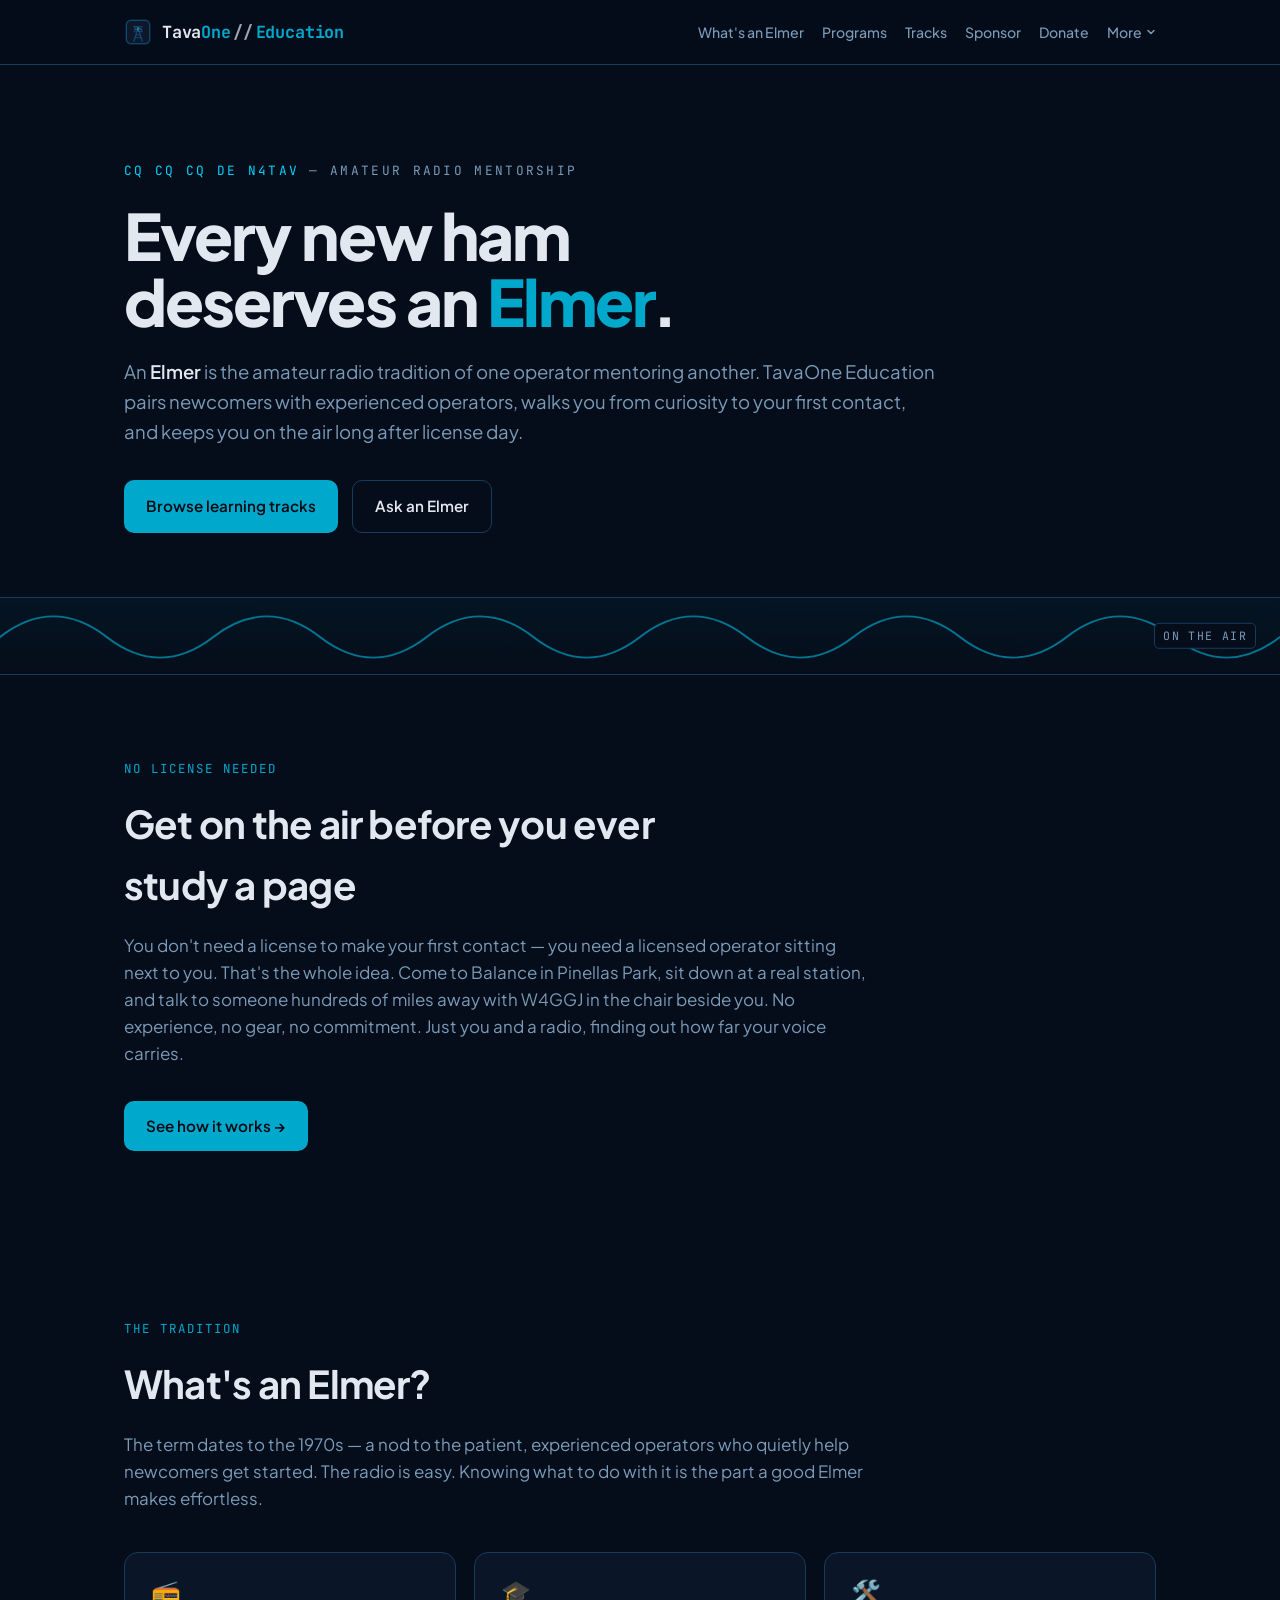
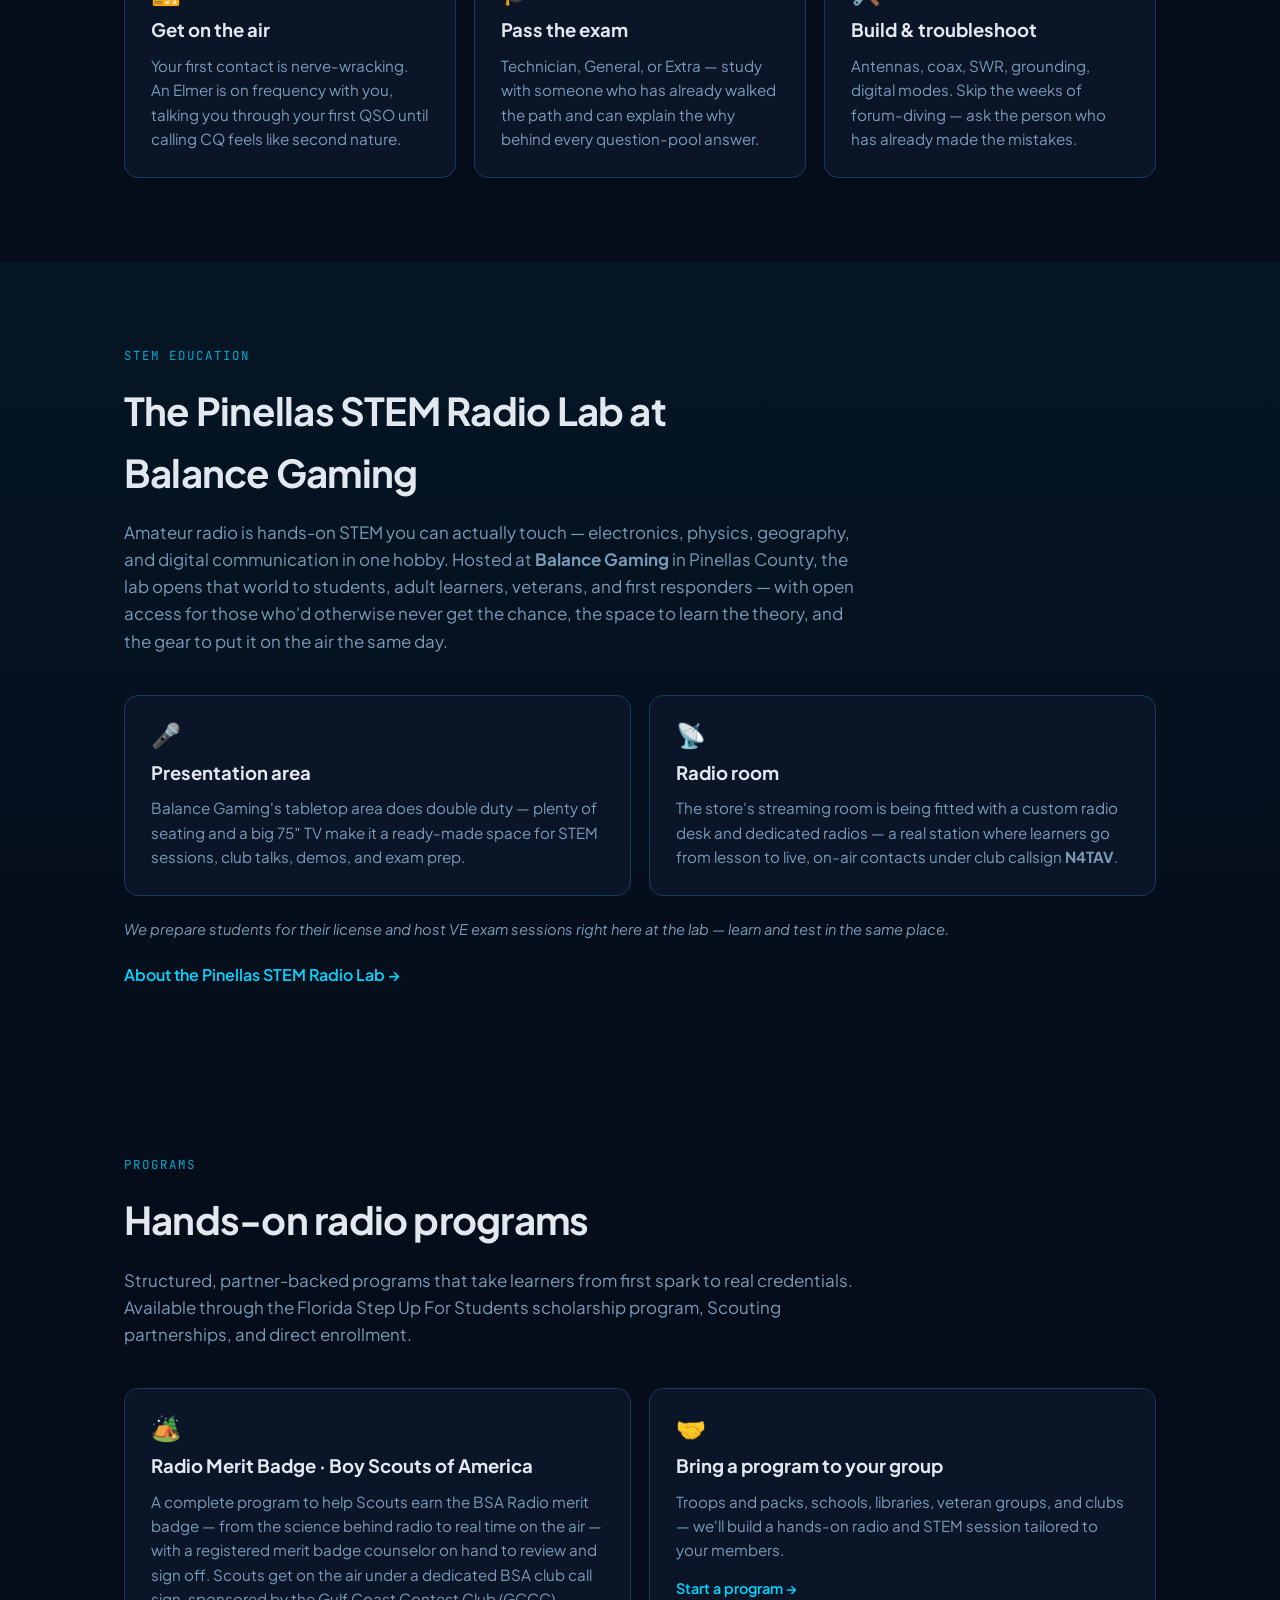
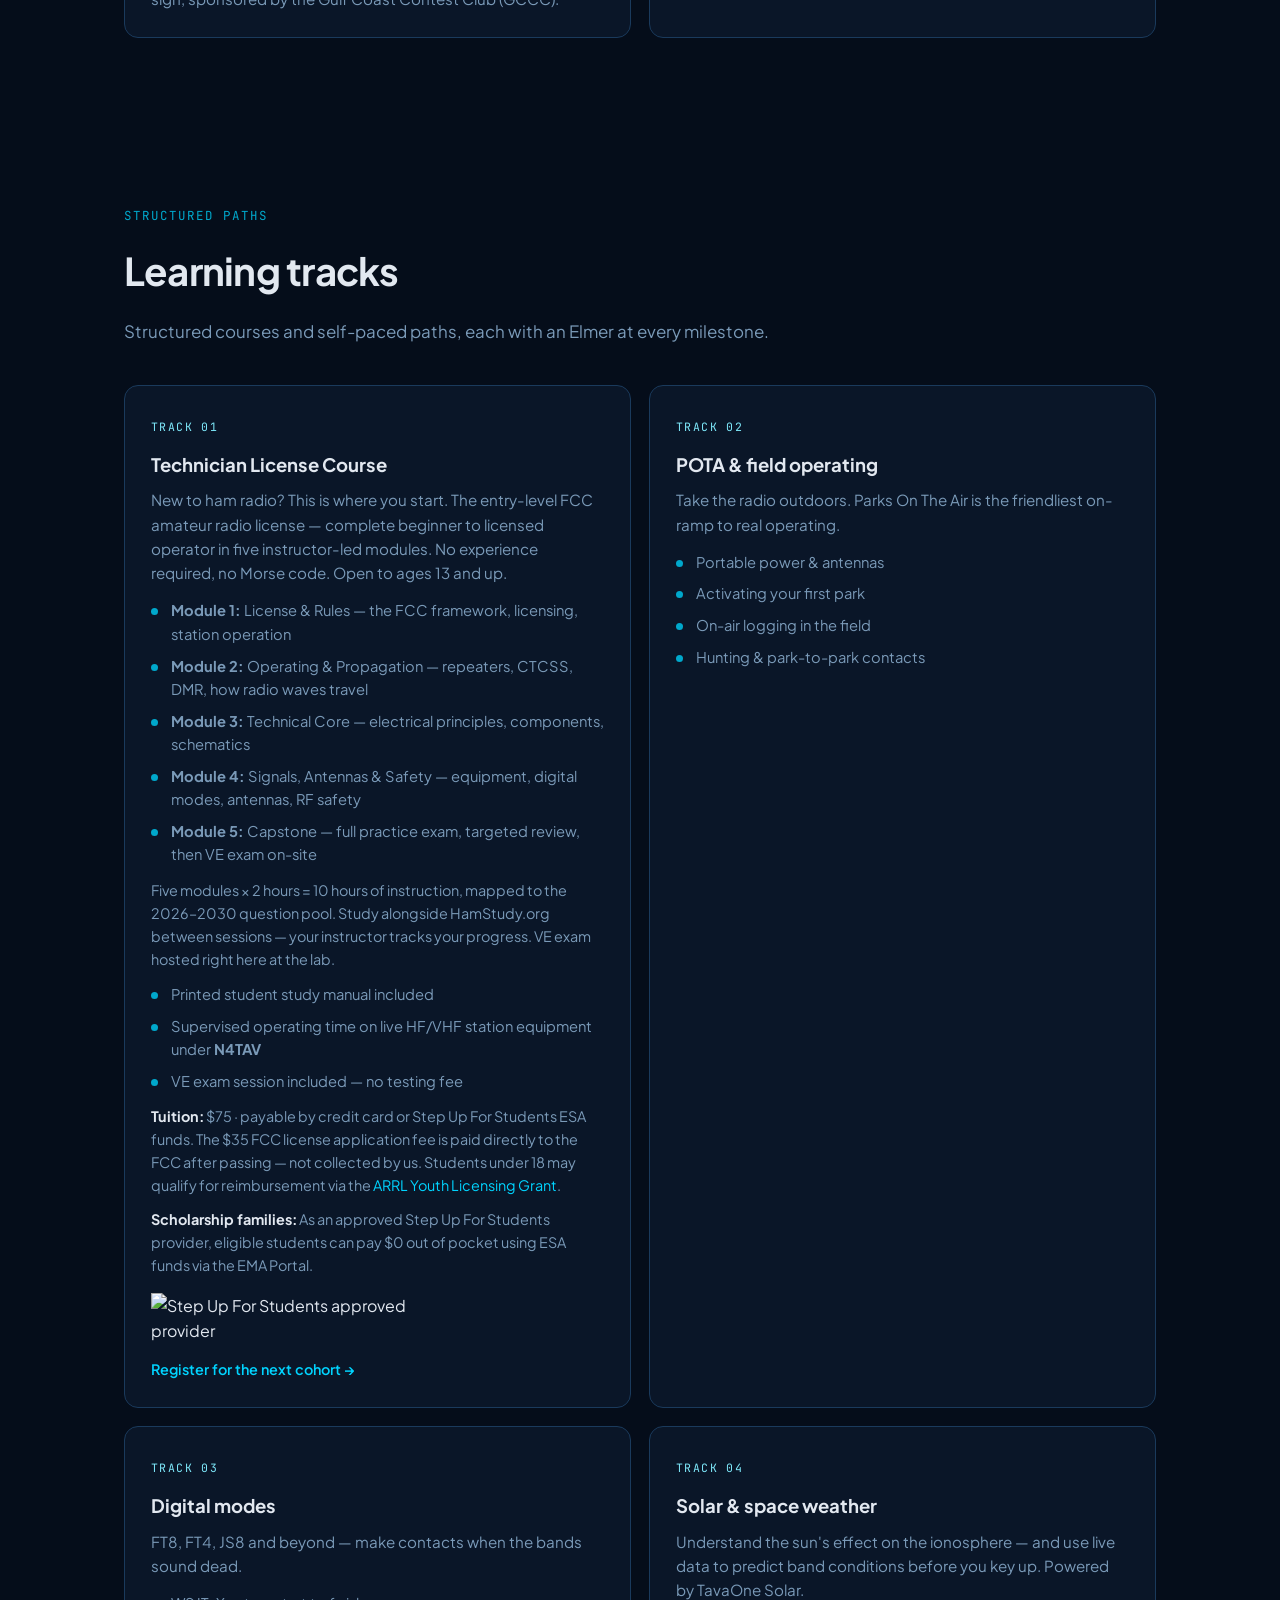
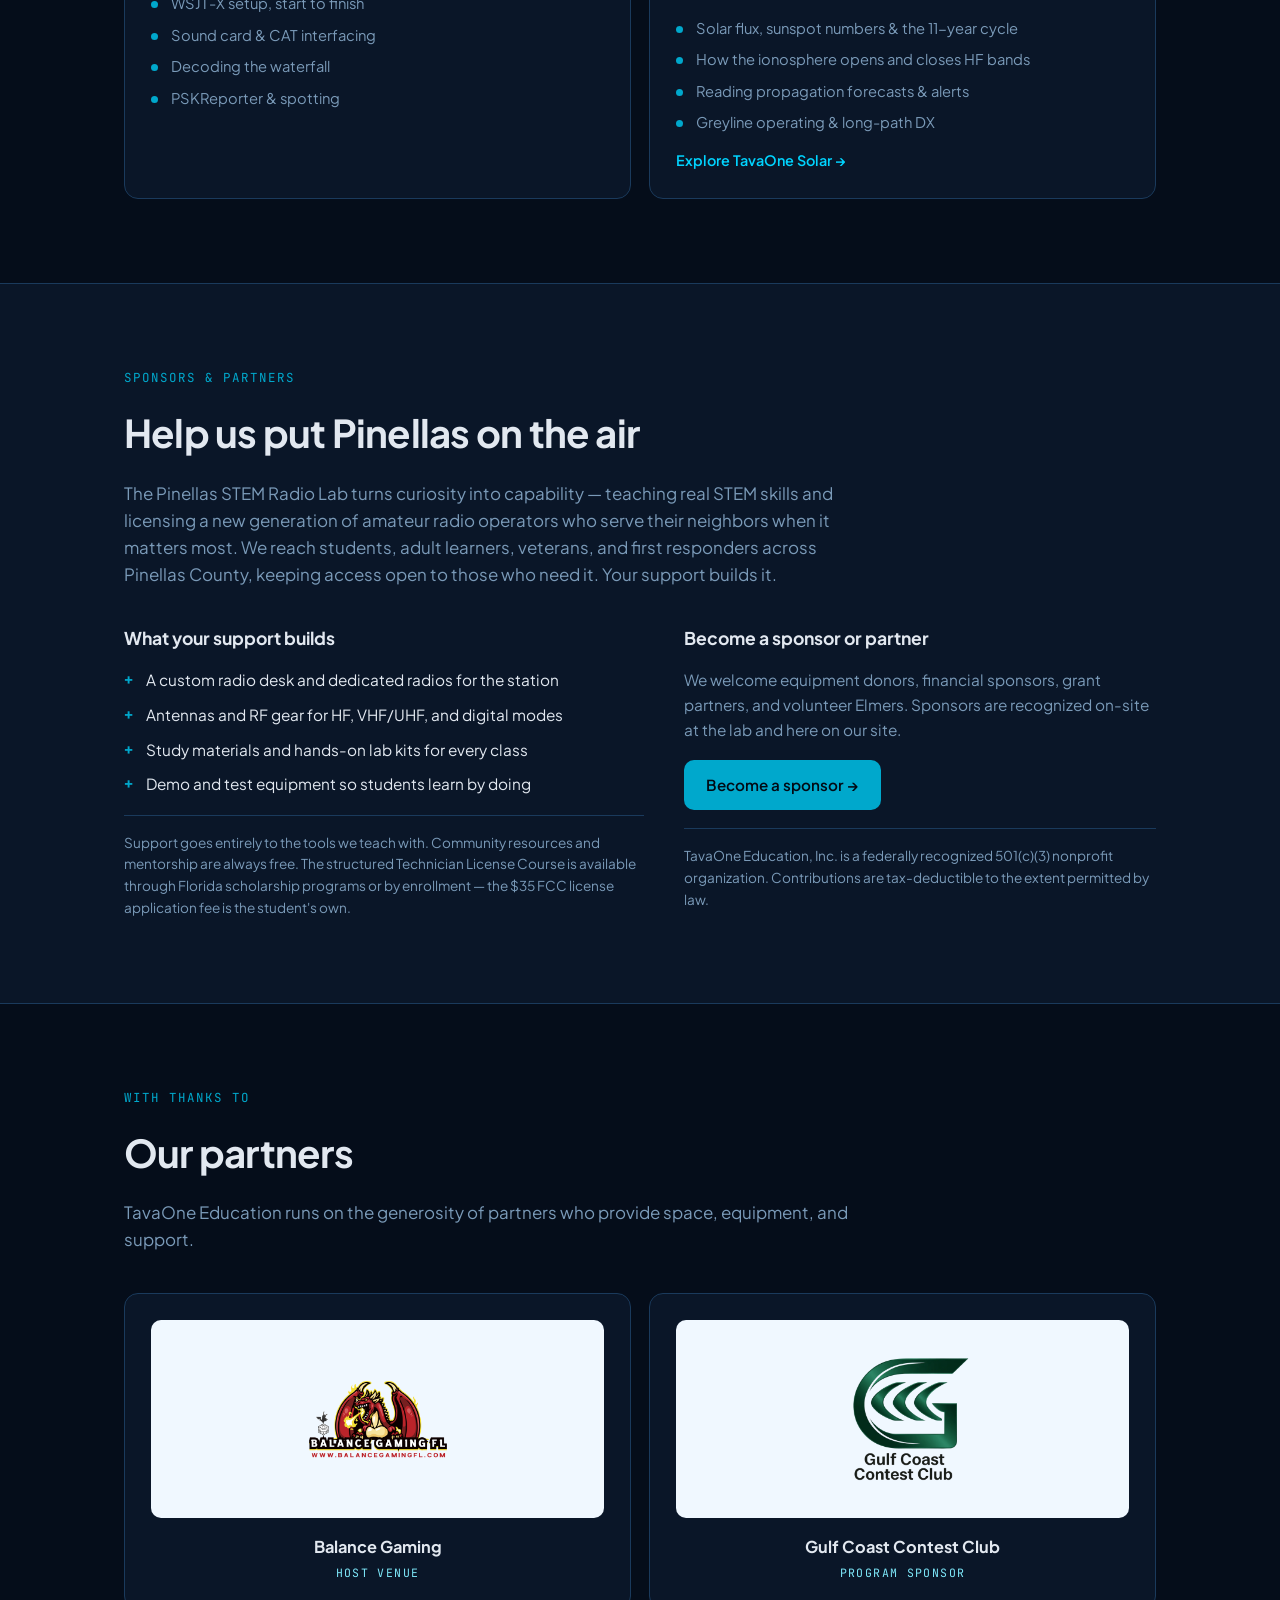
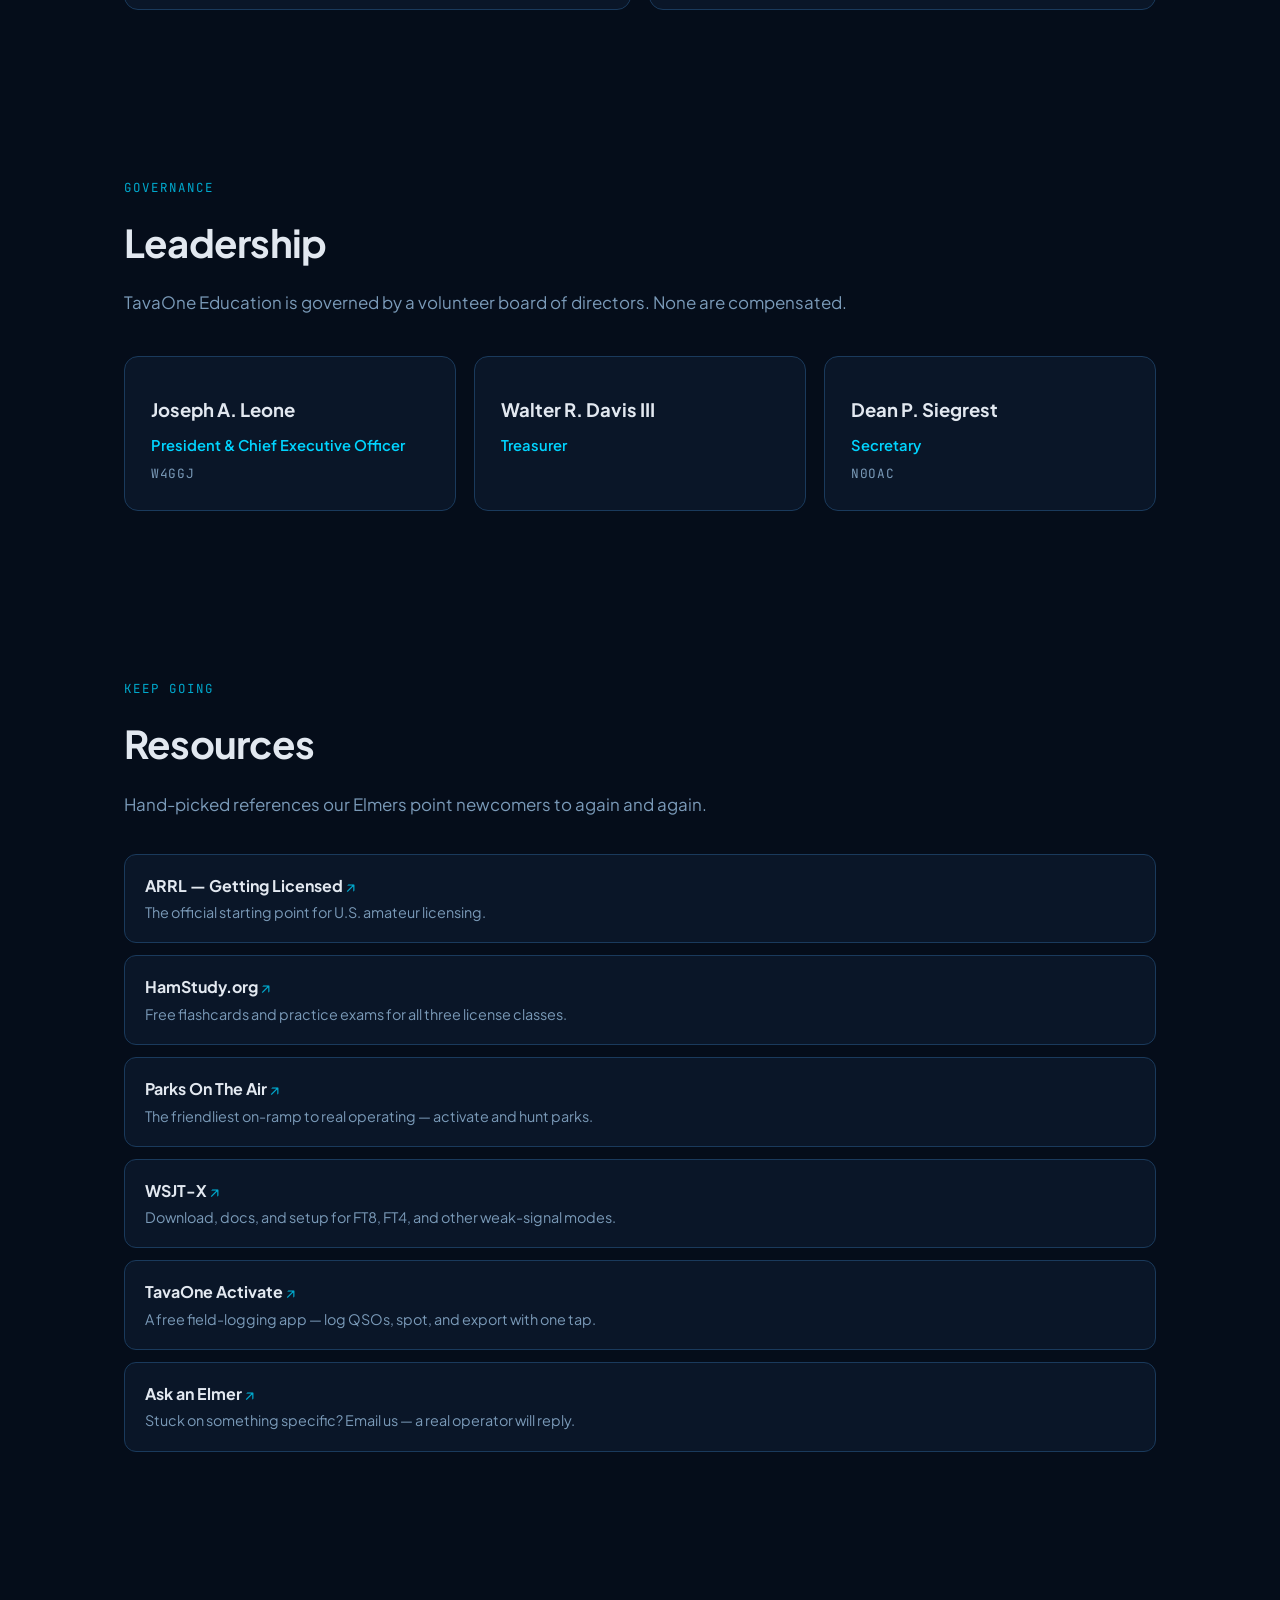
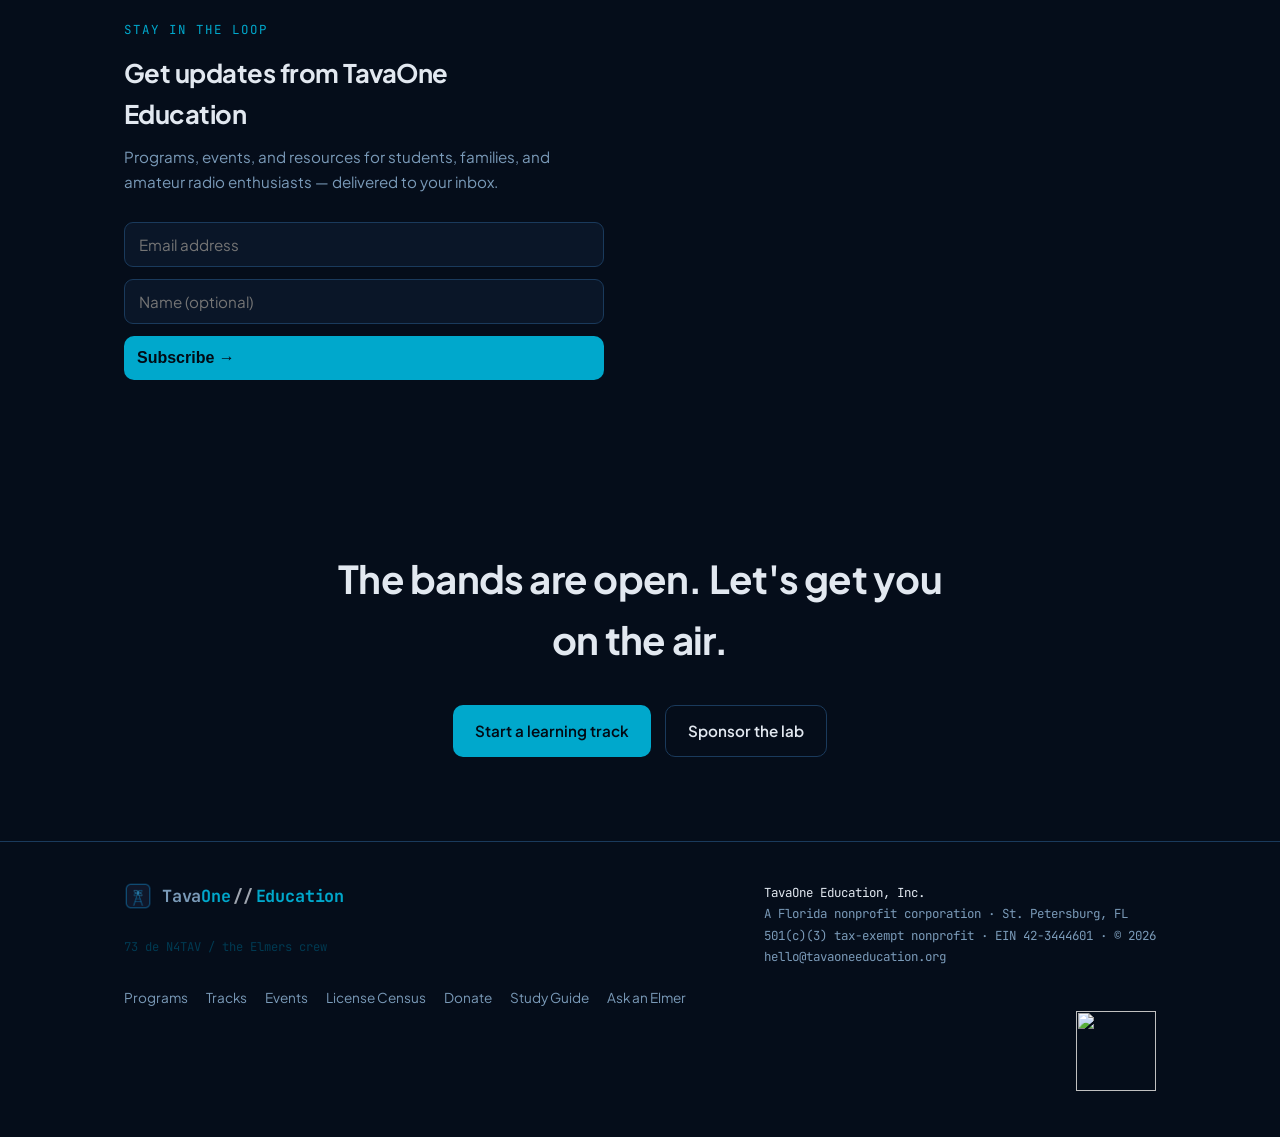
==== commit 9198eeed: "Phase 18: theme-color light variant, nav.js preload, GuideStar seal dimensions - Split <meta name="t" ====
--- a/index.html
+++ b/index.html
@@ -2,8 +2,11 @@
 <html lang="en">
 <head>
 <meta charset="UTF-8" />
+<meta name="color-scheme" content="dark light" />
 <meta name="viewport" content="width=device-width, initial-scale=1.0" />
-<meta name="theme-color" content="#050d1a" />
+<meta name="format-detection" content="telephone=no, date=no, address=no" />
+<meta name="theme-color" content="#050d1a" media="(prefers-color-scheme: dark)" />
+<meta name="theme-color" content="#e8f4f8" media="(prefers-color-scheme: light)" />
 <link rel="manifest" href="/manifest.json" />
 <meta name="apple-mobile-web-app-capable" content="yes" />
 <meta name="apple-mobile-web-app-status-bar-style" content="black-translucent" />
@@ -25,6 +28,7 @@
 <meta property="og:image:height" content="630" />
 <meta property="og:image:alt" content="TavaOne Education — amateur radio mentorship and STEM" />
 <meta name="twitter:card" content="summary_large_image" />
+<meta name="twitter:site" content="@TavaOneEdu" />
 <meta name="twitter:title" content="TavaOne // Education — Learn Amateur Radio with an Elmer" />
 <meta name="twitter:description" content="Free amateur-radio mentorship and hands-on STEM at the Pinellas STEM Radio Lab in St. Petersburg, FL." />
 <meta name="geo.region" content="US-FL" />
@@ -43,6 +47,7 @@
 <link rel="preload" href="https://fonts.googleapis.com/css2?family=Plus+Jakarta+Sans:wght@400;500;600;700;800&family=JetBrains+Mono:wght@400;500;700&display=swap" as="style" />
 <link href="https://fonts.googleapis.com/css2?family=Plus+Jakarta+Sans:wght@400;500;600;700;800&family=JetBrains+Mono:wght@400;500;700&display=swap" rel="stylesheet" />
 <link rel="preload" href="tavaone-emblem.png?v=3" as="image" />
+<link rel="preload" href="/nav.js?v=3" as="script" />
 <link rel="stylesheet" href="style.css?v=20">
 <script type="application/ld+json">
 {
@@ -390,7 +395,7 @@
       </nav>
       <div class="guidestar-seal" style="margin-top:24px;">
         <a aria-label="Tavaone Education Inc" href="https://app.candid.org/profile/16717175/tavaone-education-inc-42-3444601/?pkId=72726aaa-639e-4c36-8f69-bebc54de5ada" target="_blank" rel="noopener">
-          <img alt="" loading="lazy" src="https://widgets.guidestar.org/prod/v1/pdp/transparency-seal/16717175/svg" style="height:80px;" />
+          <img alt="" loading="lazy" src="https://widgets.guidestar.org/prod/v1/pdp/transparency-seal/16717175/svg" width="80" height="80" style="height:80px;" />
         </a>
       </div>
     </div>
